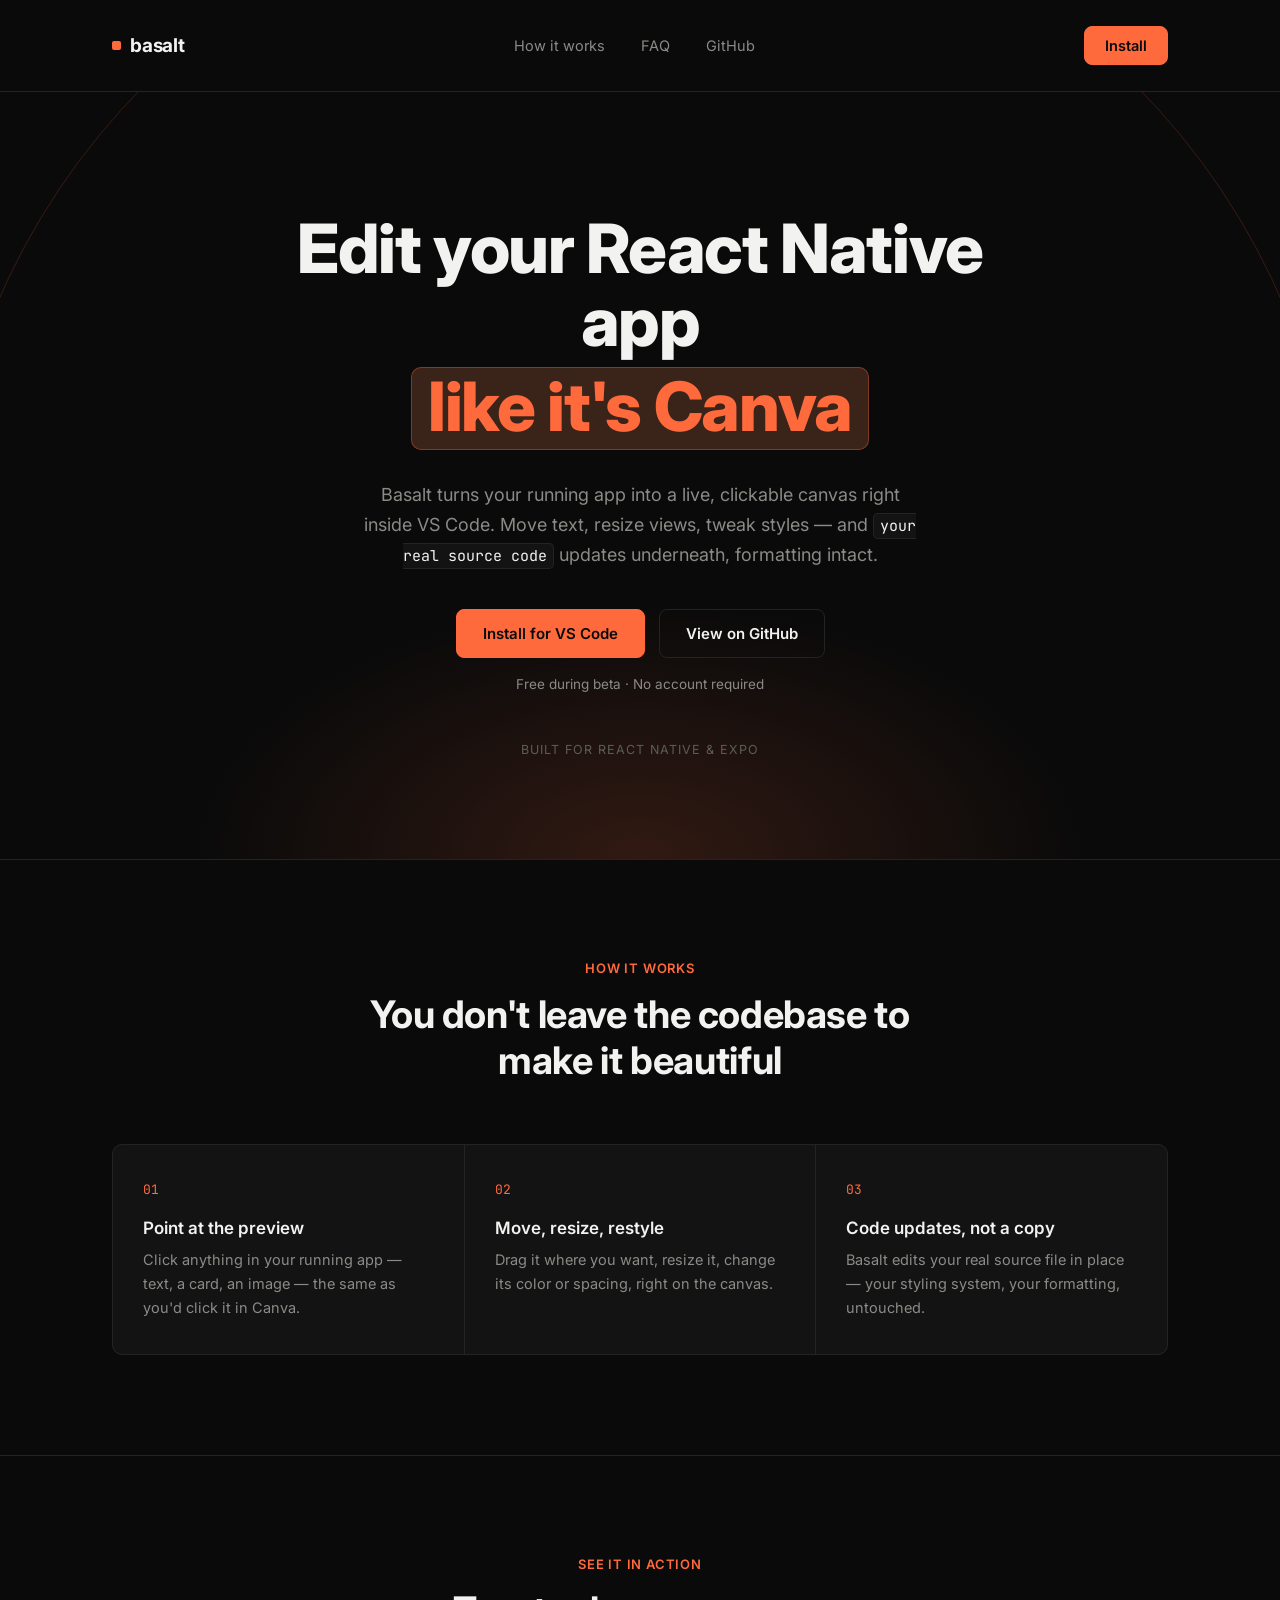
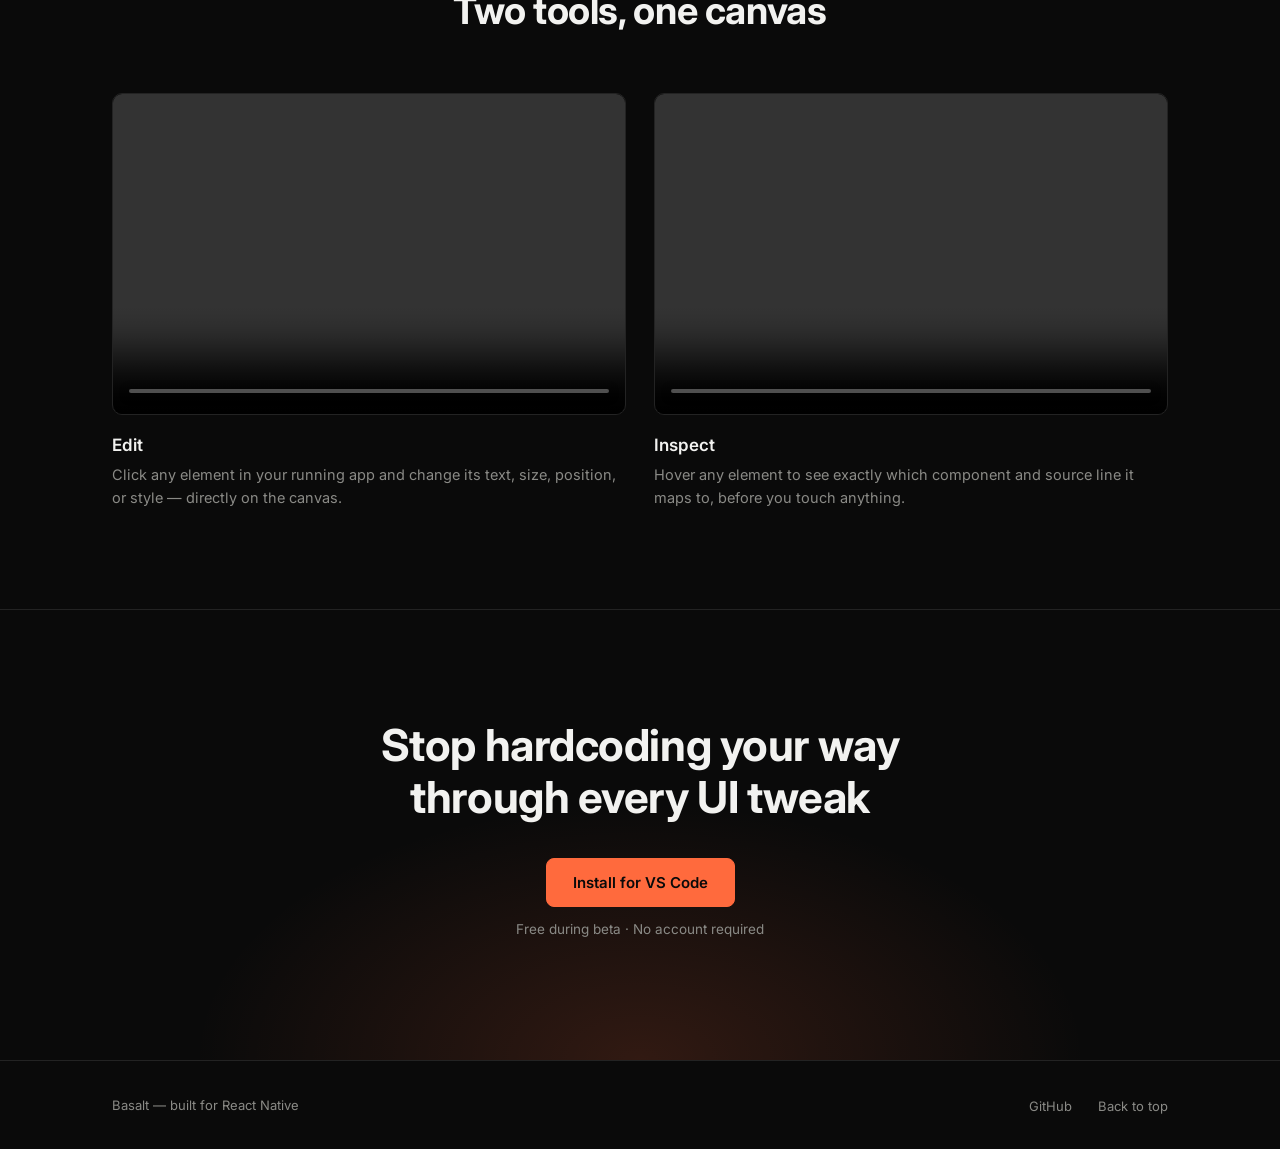
==== index.html @ d33e6c1d "first commit - basalt demo is out" ====
<!DOCTYPE html>
<html lang="en">
<head>
<meta charset="UTF-8">
<meta name="viewport" content="width=device-width, initial-scale=1.0">
<title>Basalt — Edit your React Native UI without leaving VS Code</title>
<meta name="description" content="Basalt turns your running app into a live, clickable canvas right inside VS Code. Move text, resize views, tweak styles — your real source code updates underneath.">
<link rel="preconnect" href="https://fonts.googleapis.com">
<link rel="preconnect" href="https://fonts.gstatic.com" crossorigin>
<link href="https://fonts.googleapis.com/css2?family=Inter:wght@400;500;600;700;800&family=JetBrains+Mono:wght@400;500&display=swap" rel="stylesheet">
<style>
  :root{
    --bg:#0a0a0a;
    --panel:#131313;
    --border:#232323;
    --text:#f2f2f0;
    --text-dim:#8a8a86;
    --accent:#ff6a3d;
    --accent-dim:#3a2318;
    --radius:10px;
  }
  *{box-sizing:border-box;}
  html{scroll-behavior:smooth;}
  body{
    margin:0;
    background:var(--bg);
    color:var(--text);
    font-family:'Inter', sans-serif;
    -webkit-font-smoothing:antialiased;
    overflow-x:hidden;
  }
  a{color:inherit;}
  ::selection{background:var(--accent); color:#0a0a0a;}
  :focus-visible{ outline:2px solid var(--accent); outline-offset:3px; }
  .wrap{ max-width:1120px; margin:0 auto; padding:0 32px; }

  /* ---------- NAV ---------- */
  nav{ position:relative; z-index:10; padding:26px 0; border-bottom:1px solid var(--border); }
  nav .wrap{ display:flex; align-items:center; justify-content:space-between; }
  .logo{
    font-weight:700; font-size:19px; letter-spacing:-0.01em;
    display:flex; align-items:center; gap:9px; text-decoration:none;
  }
  .logo-mark{
    width:9px; height:9px; background:var(--accent); border-radius:2px;
  }
  .nav-links{ display:flex; align-items:center; gap:36px; }
  .nav-links a{
    font-size:14.5px; color:var(--text-dim); text-decoration:none;
    transition:color .15s ease;
  }
  .nav-links a:hover{ color:var(--text); }
  .nav-actions{ display:flex; align-items:center; gap:12px; }
  .btn{
    font-family:'Inter', sans-serif; font-size:14.5px; font-weight:600;
    padding:10px 20px; border-radius:8px; text-decoration:none;
    display:inline-flex; align-items:center; gap:8px; white-space:nowrap;
    transition:transform .15s ease, background .15s ease, border-color .15s ease, opacity .15s ease;
  }
  .btn-primary{ background:var(--accent); color:#0a0a0a; border:1px solid var(--accent); }
  .btn-primary:hover{ opacity:0.9; transform:translateY(-1px); }
  .btn-ghost{ background:transparent; color:var(--text); border:1px solid var(--border); }
  .btn-ghost:hover{ border-color:#3a3a3a; transform:translateY(-1px); }
  @media (max-width:760px){ .nav-links{ display:none; } }

  /* ---------- HERO ---------- */
  header.hero{
    position:relative;
    padding:120px 0 90px;
    text-align:center;
    overflow:hidden;
  }
  .glow{
    position:absolute;
    left:50%; bottom:-260px;
    width:900px; height:520px;
    transform:translateX(-50%);
    background:radial-gradient(ellipse at center, rgba(255,106,61,0.16) 0%, rgba(255,106,61,0) 70%);
    pointer-events:none;
  }
  .arc{
    position:absolute;
    left:50%; bottom:-420px;
    width:1400px; height:1400px;
    transform:translateX(-50%);
    border-radius:50%;
    border:1px solid rgba(255,106,61,0.18);
    pointer-events:none;
  }
  h1{
    position:relative;
    font-weight:800;
    font-size:clamp(38px, 5.6vw, 68px);
    line-height:1.08;
    letter-spacing:-0.02em;
    margin:0 auto 30px;
    max-width:760px;
  }
  .highlight{
    display:inline-block;
    color:var(--accent);
    border:1px solid rgba(255,106,61,0.35);
    background:var(--accent-dim);
    padding:2px 16px 6px;
    border-radius:10px;
    margin-top:8px;
  }
  .sub{
    position:relative;
    font-size:18px;
    line-height:1.65;
    color:var(--text-dim);
    max-width:560px;
    margin:0 auto 40px;
  }
  .sub code{
    font-family:'JetBrains Mono', monospace;
    font-size:15px;
    background:var(--panel);
    border:1px solid var(--border);
    padding:2px 6px;
    border-radius:5px;
    color:var(--text);
  }
  .cta-row{
    position:relative;
    display:flex;
    justify-content:center;
    gap:14px;
    flex-wrap:wrap;
    margin-bottom:18px;
  }
  .cta-row .btn{ padding:14px 26px; font-size:15px; }
  .fine-print{
    position:relative;
    font-size:13.5px;
    color:var(--text-dim);
  }

  /* ---------- LOGO / TRUST ROW ---------- */
  .trust{
    position:relative;
    text-align:center;
    padding:36px 0 0;
    font-size:12.5px;
    letter-spacing:0.08em;
    text-transform:uppercase;
    color:#5c5c58;
  }

  /* ---------- HOW IT WORKS ---------- */
  .section{ padding:100px 0; border-top:1px solid var(--border); }
  .section-tag{
    text-align:center;
    font-size:13px;
    font-weight:600;
    letter-spacing:0.06em;
    text-transform:uppercase;
    color:var(--accent);
    margin:0 0 16px;
  }
  .section-title{
    text-align:center;
    font-weight:700;
    font-size:clamp(26px, 3.2vw, 38px);
    letter-spacing:-0.01em;
    max-width:640px;
    margin:0 auto 60px;
    line-height:1.2;
  }
  .steps{
    display:grid;
    grid-template-columns:repeat(3, 1fr);
    gap:1px;
    background:var(--border);
    border:1px solid var(--border);
    border-radius:var(--radius);
    overflow:hidden;
  }
  .step{ background:var(--panel); padding:34px 30px; }
  .step .num{
    font-family:'JetBrains Mono', monospace;
    font-size:13px; color:var(--accent); margin:0 0 18px;
  }
  .step h3{ font-size:17px; font-weight:600; margin:0 0 10px; }
  .step p{ font-size:14.5px; line-height:1.65; color:var(--text-dim); margin:0; }

  @media (max-width:760px){ .steps{ grid-template-columns:1fr; } }

  /* ---------- VIDEO SHOWCASE ---------- */
  .videos{
    display:grid;
    grid-template-columns:1fr 1fr;
    gap:28px;
  }
  .video-card h3{ font-size:17px; font-weight:600; margin:20px 0 8px; }
  .video-card p{ font-size:14.5px; line-height:1.6; color:var(--text-dim); margin:0; }
  .video-frame{
    background:var(--panel);
    border:1px solid var(--border);
    border-radius:var(--radius);
    overflow:hidden;
    aspect-ratio:16/10;
  }
  .video-frame video{
    width:100%;
    height:100%;
    display:block;
    object-fit:cover;
    background:#000;
  }
  @media (max-width:760px){ .videos{ grid-template-columns:1fr; } }

  /* ---------- FINAL CTA ---------- */
  .band{ border-top:1px solid var(--border); padding:110px 0; text-align:center; position:relative; overflow:hidden; }
  .band h2{
    font-weight:700; font-size:clamp(28px, 3.8vw, 44px);
    max-width:600px; margin:0 auto 34px; line-height:1.18; letter-spacing:-0.01em;
  }
  .band .cta-row{ justify-content:center; margin-bottom:14px; }

  footer{ border-top:1px solid var(--border); padding:34px 0; }
  footer .wrap{ display:flex; justify-content:space-between; align-items:center; flex-wrap:wrap; gap:12px; }
  footer p{ font-size:13px; color:var(--text-dim); margin:0; }
  footer .foot-links a{ text-decoration:none; color:var(--text-dim); font-size:13px; margin-left:22px; }
  footer .foot-links a:hover{ color:var(--text); }
</style>
</head>
<body>

<nav>
  <div class="wrap">
    <a class="logo" href="#top">
      <span class="logo-mark"></span>
      basalt
    </a>
    <div class="nav-links">
      <a href="#how-it-works">How it works</a>
      <a href="#faq">FAQ</a>
      <a href="https://github.com/" target="_blank" rel="noopener">GitHub</a>
    </div>
    <div class="nav-actions">
      <a class="btn btn-primary" href="#" target="_blank" rel="noopener">Install</a>
    </div>
  </div>
</nav>

<header class="hero" id="top">
  <div class="glow" aria-hidden="true"></div>
  <div class="arc" aria-hidden="true"></div>
  <div class="wrap">
    <h1>Edit your React Native app<br><span class="highlight">like it's Canva</span></h1>
    <p class="sub">Basalt turns your running app into a live, clickable canvas right inside VS Code. Move text, resize views, tweak styles — and <code>your real source code</code> updates underneath, formatting intact.</p>
    <div class="cta-row">
      <a class="btn btn-primary" href="#" target="_blank" rel="noopener">Install for VS Code</a>
      <a class="btn btn-ghost" href="https://github.com/" target="_blank" rel="noopener">View on GitHub</a>
    </div>
    <p class="fine-print">Free during beta · No account required</p>
  </div>
  <p class="trust">Built for React Native &amp; Expo</p>
</header>

<section class="section" id="how-it-works">
  <div class="wrap">
    <p class="section-tag">How it works</p>
    <h2 class="section-title">You don't leave the codebase to make it beautiful</h2>
    <div class="steps">
      <div class="step">
        <p class="num">01</p>
        <h3>Point at the preview</h3>
        <p>Click anything in your running app — text, a card, an image — the same as you'd click it in Canva.</p>
      </div>
      <div class="step">
        <p class="num">02</p>
        <h3>Move, resize, restyle</h3>
        <p>Drag it where you want, resize it, change its color or spacing, right on the canvas.</p>
      </div>
      <div class="step">
        <p class="num">03</p>
        <h3>Code updates, not a copy</h3>
        <p>Basalt edits your real source file in place — your styling system, your formatting, untouched.</p>
      </div>
    </div>
  </div>
</section>

<section class="section" id="demo">
  <div class="wrap">
    <p class="section-tag">See it in action</p>
    <h2 class="section-title">Two tools, one canvas</h2>
    <div class="videos">
      <div class="video-card">
        <div class="video-frame">
          <video src="video_1.mp4" controls preload="metadata" playsinline></video>
        </div>
        <h3>Edit</h3>
        <p>Click any element in your running app and change its text, size, position, or style — directly on the canvas.</p>
      </div>
      <div class="video-card">
        <div class="video-frame">
          <video src="video_2.mp4" controls preload="metadata" playsinline></video>
        </div>
        <h3>Inspect</h3>
        <p>Hover any element to see exactly which component and source line it maps to, before you touch anything.</p>
      </div>
    </div>
  </div>
</section>

<section class="band">
  <div class="glow" aria-hidden="true"></div>
  <div class="wrap">
    <h2>Stop hardcoding your way through every UI tweak</h2>
    <div class="cta-row">
      <a class="btn btn-primary" href="#" target="_blank" rel="noopener">Install for VS Code</a>
    </div>
    <p class="fine-print">Free during beta · No account required</p>
  </div>
</section>

<footer id="faq">
  <div class="wrap">
    <p>Basalt — built for React Native</p>
    <div class="foot-links">
      <a href="https://github.com/" target="_blank" rel="noopener">GitHub</a>
      <a href="#top">Back to top</a>
    </div>
  </div>
</footer>

</body>
</html>
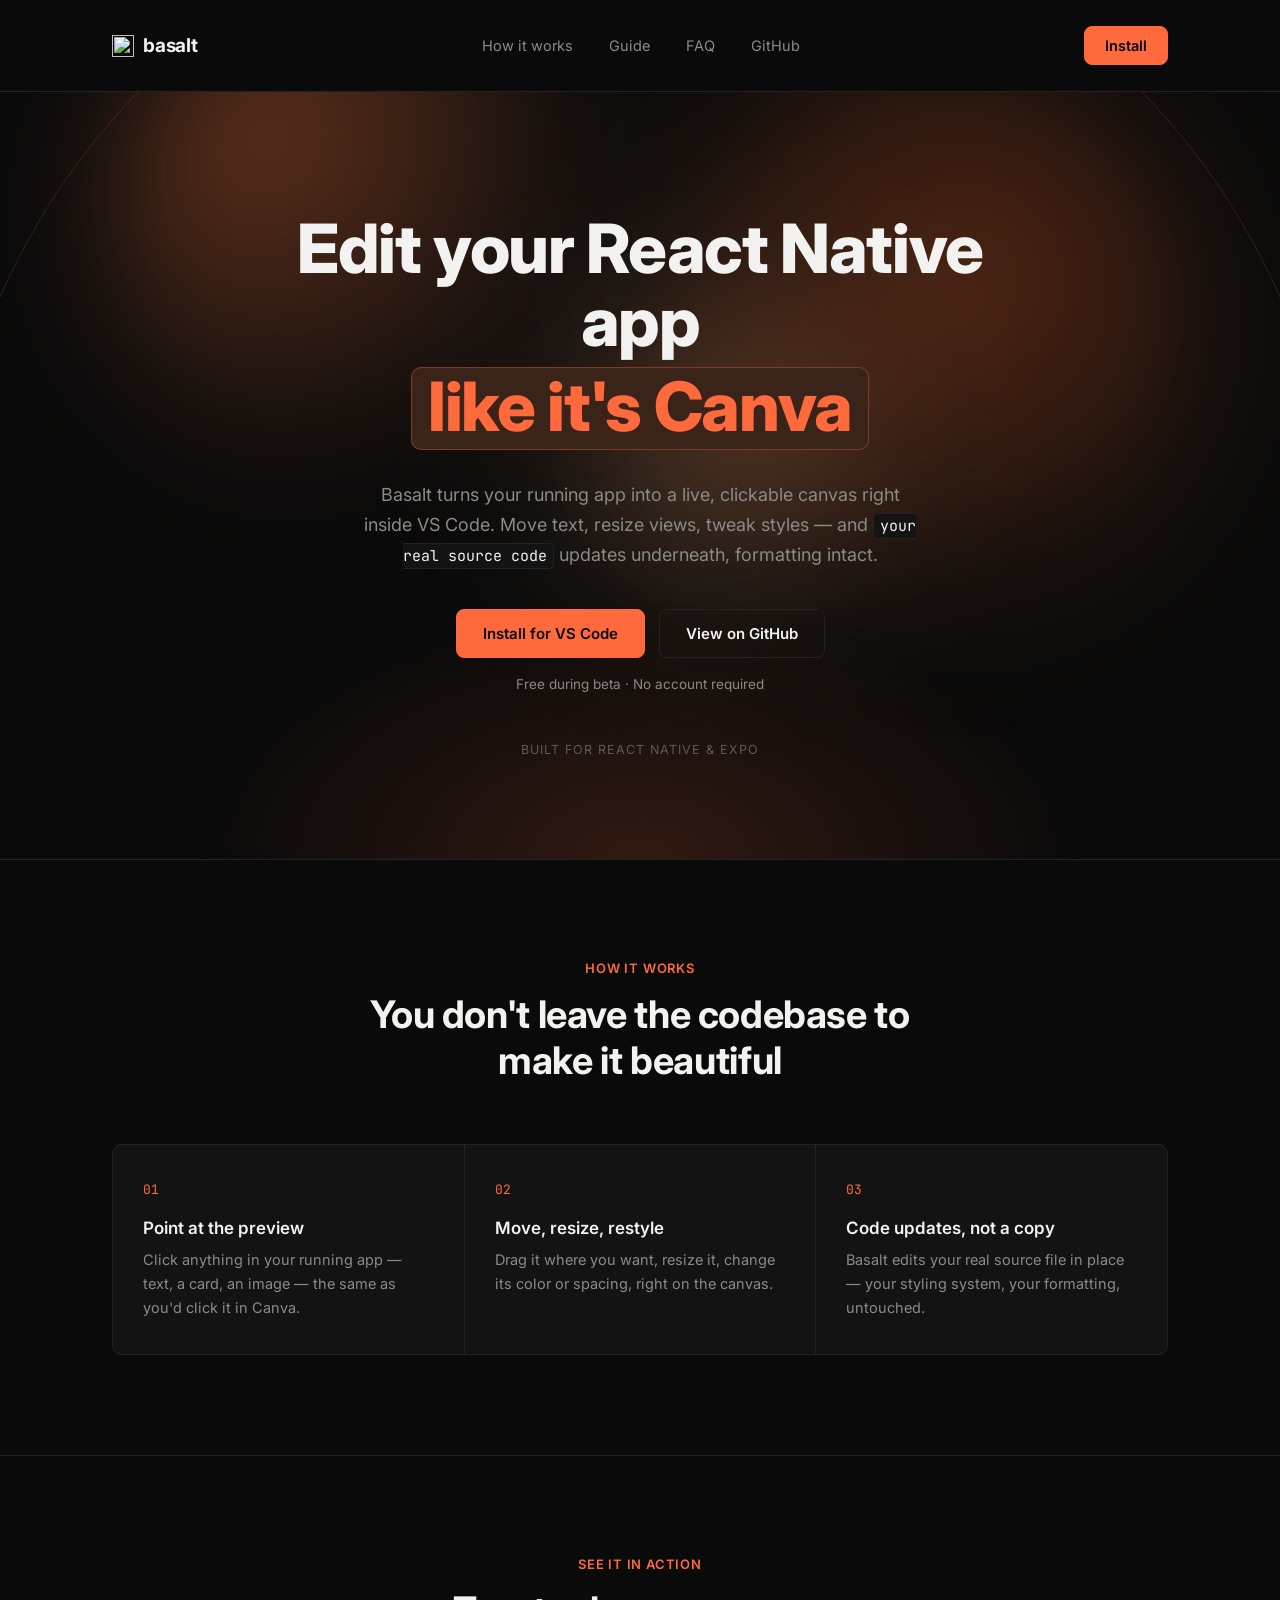
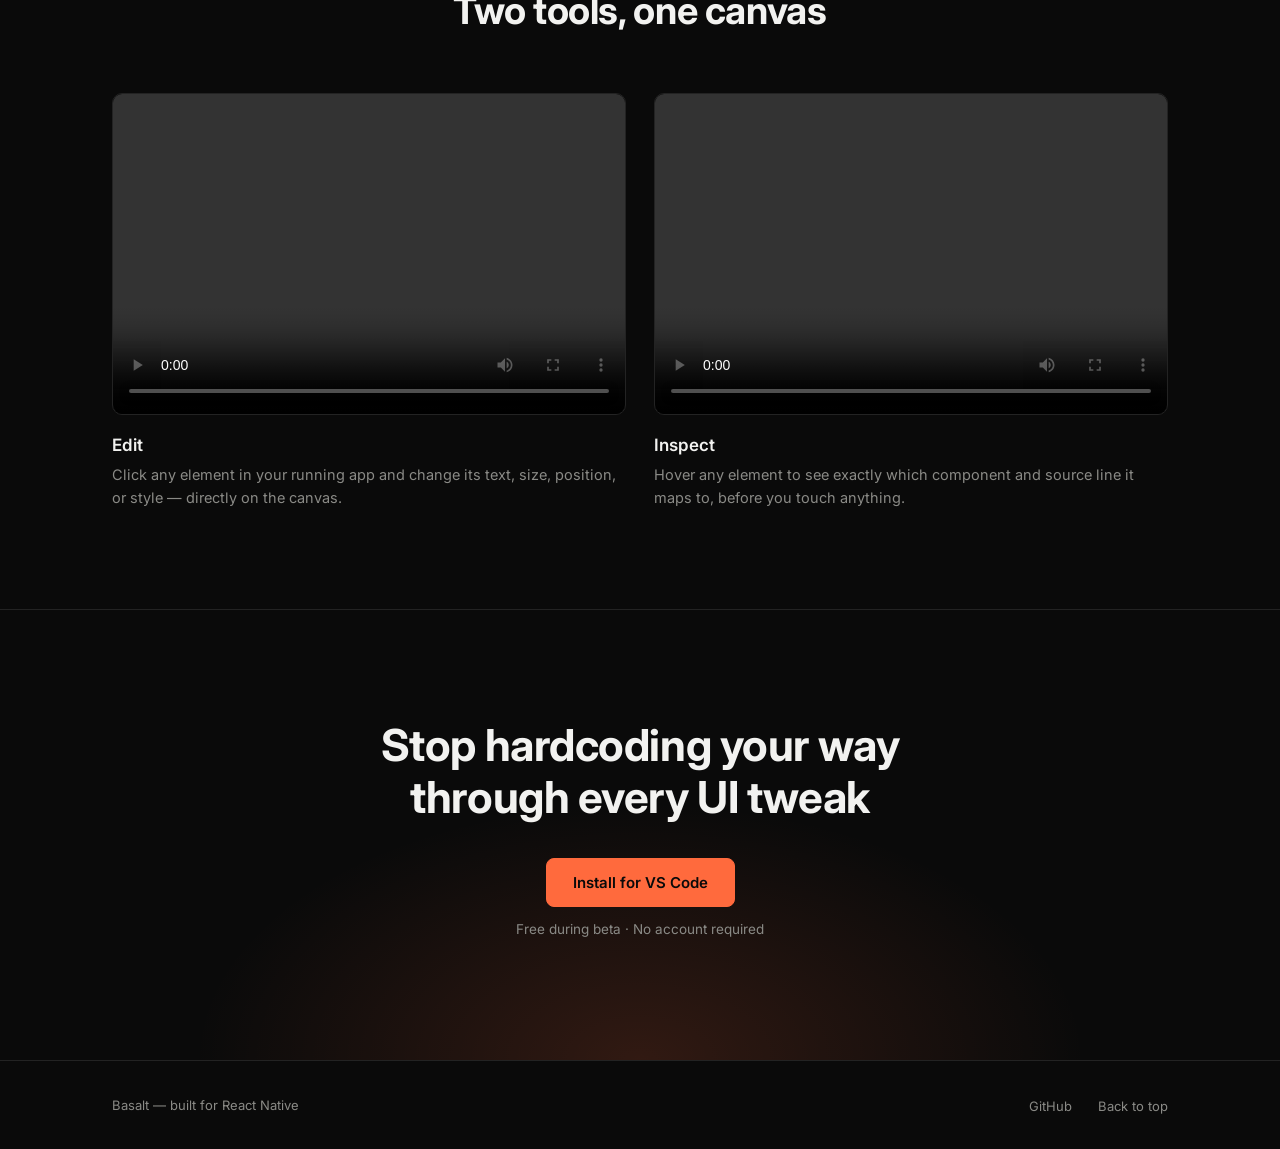
==== commit d9027714: "added a user guide - user guide on how to setup the extention" ====
--- a/index.html
+++ b/index.html
@@ -42,7 +42,9 @@
     display:flex; align-items:center; gap:9px; text-decoration:none;
   }
   .logo-mark{
-    width:9px; height:9px; background:var(--accent); border-radius:2px;
+    width:22px; height:22px;
+    display:block;
+    object-fit:contain;
   }
   .nav-links{ display:flex; align-items:center; gap:36px; }
   .nav-links a{
@@ -86,6 +88,65 @@
     border-radius:50%;
     border:1px solid rgba(255,106,61,0.18);
     pointer-events:none;
+  }
+
+  /* ---------- LAVA FLOW BACKGROUND ---------- */
+  .lava-field{
+    position:absolute;
+    inset:0;
+    overflow:hidden;
+    pointer-events:none;
+    z-index:0;
+  }
+  .lava-blob{
+    position:absolute;
+    border-radius:50%;
+    filter:blur(60px);
+    opacity:0.55;
+    mix-blend-mode:screen;
+    will-change:transform;
+  }
+  .lava-blob.b1{
+    width:520px; height:520px;
+    left:8%; top:-120px;
+    background:radial-gradient(circle at 30% 30%, rgba(255,122,66,0.65), rgba(255,122,66,0) 70%);
+    animation:lavaDrift1 9s ease-in-out infinite, lavaPulse 4s ease-in-out infinite;
+  }
+  .lava-blob.b2{
+    width:620px; height:620px;
+    right:5%; top:-60px;
+    background:radial-gradient(circle at 60% 40%, rgba(232,98,44,0.6), rgba(232,98,44,0) 70%);
+    animation:lavaDrift2 11s ease-in-out infinite, lavaPulse 5s ease-in-out infinite reverse;
+  }
+  .lava-blob.b3{
+    width:460px; height:460px;
+    left:38%; top:120px;
+    background:radial-gradient(circle at 50% 50%, rgba(255,166,110,0.5), rgba(255,166,110,0) 70%);
+    animation:lavaDrift3 13s ease-in-out infinite, lavaPulse 3.5s ease-in-out infinite;
+  }
+  @keyframes lavaDrift1{
+    0%, 100%{ transform:translate(0, 0) scale(1); }
+    25%{ transform:translate(160px, 90px) scale(1.25); }
+    50%{ transform:translate(60px, 180px) scale(0.85); }
+    75%{ transform:translate(-120px, 60px) scale(1.1); }
+  }
+  @keyframes lavaDrift2{
+    0%, 100%{ transform:translate(0, 0) scale(1); }
+    25%{ transform:translate(-180px, 120px) scale(1.2); }
+    50%{ transform:translate(-60px, -80px) scale(0.8); }
+    75%{ transform:translate(100px, 40px) scale(1.15); }
+  }
+  @keyframes lavaDrift3{
+    0%, 100%{ transform:translate(-50%, 0) scale(1); }
+    33%{ transform:translate(calc(-50% + 140px), 120px) scale(1.3); }
+    66%{ transform:translate(calc(-50% - 100px), 60px) scale(0.8); }
+  }
+  @keyframes lavaPulse{
+    0%, 100%{ opacity:0.4; }
+    50%{ opacity:0.85; }
+  }
+  @media (prefers-reduced-motion: reduce){
+    .lava-blob{ animation:none !important; }
   }
   h1{
     position:relative;
@@ -231,11 +292,12 @@
 <nav>
   <div class="wrap">
     <a class="logo" href="#top">
-      <span class="logo-mark"></span>
+      <img class="logo-mark" src="assets/logo.svg" alt="">
       basalt
     </a>
     <div class="nav-links">
       <a href="#how-it-works">How it works</a>
+      <a href="tutorial.html">Guide</a>
       <a href="#faq">FAQ</a>
       <a href="https://github.com/" target="_blank" rel="noopener">GitHub</a>
     </div>
@@ -246,9 +308,14 @@
 </nav>
 
 <header class="hero" id="top">
+  <div class="lava-field" aria-hidden="true">
+    <div class="lava-blob b1"></div>
+    <div class="lava-blob b2"></div>
+    <div class="lava-blob b3"></div>
+  </div>
   <div class="glow" aria-hidden="true"></div>
   <div class="arc" aria-hidden="true"></div>
-  <div class="wrap">
+  <div class="wrap" style="position:relative; z-index:1;">
     <h1>Edit your React Native app<br><span class="highlight">like it's Canva</span></h1>
     <p class="sub">Basalt turns your running app into a live, clickable canvas right inside VS Code. Move text, resize views, tweak styles — and <code>your real source code</code> updates underneath, formatting intact.</p>
     <div class="cta-row">
@@ -257,7 +324,7 @@
     </div>
     <p class="fine-print">Free during beta · No account required</p>
   </div>
-  <p class="trust">Built for React Native &amp; Expo</p>
+  <p class="trust" style="position:relative; z-index:1;">Built for React Native &amp; Expo</p>
 </header>
 
 <section class="section" id="how-it-works">
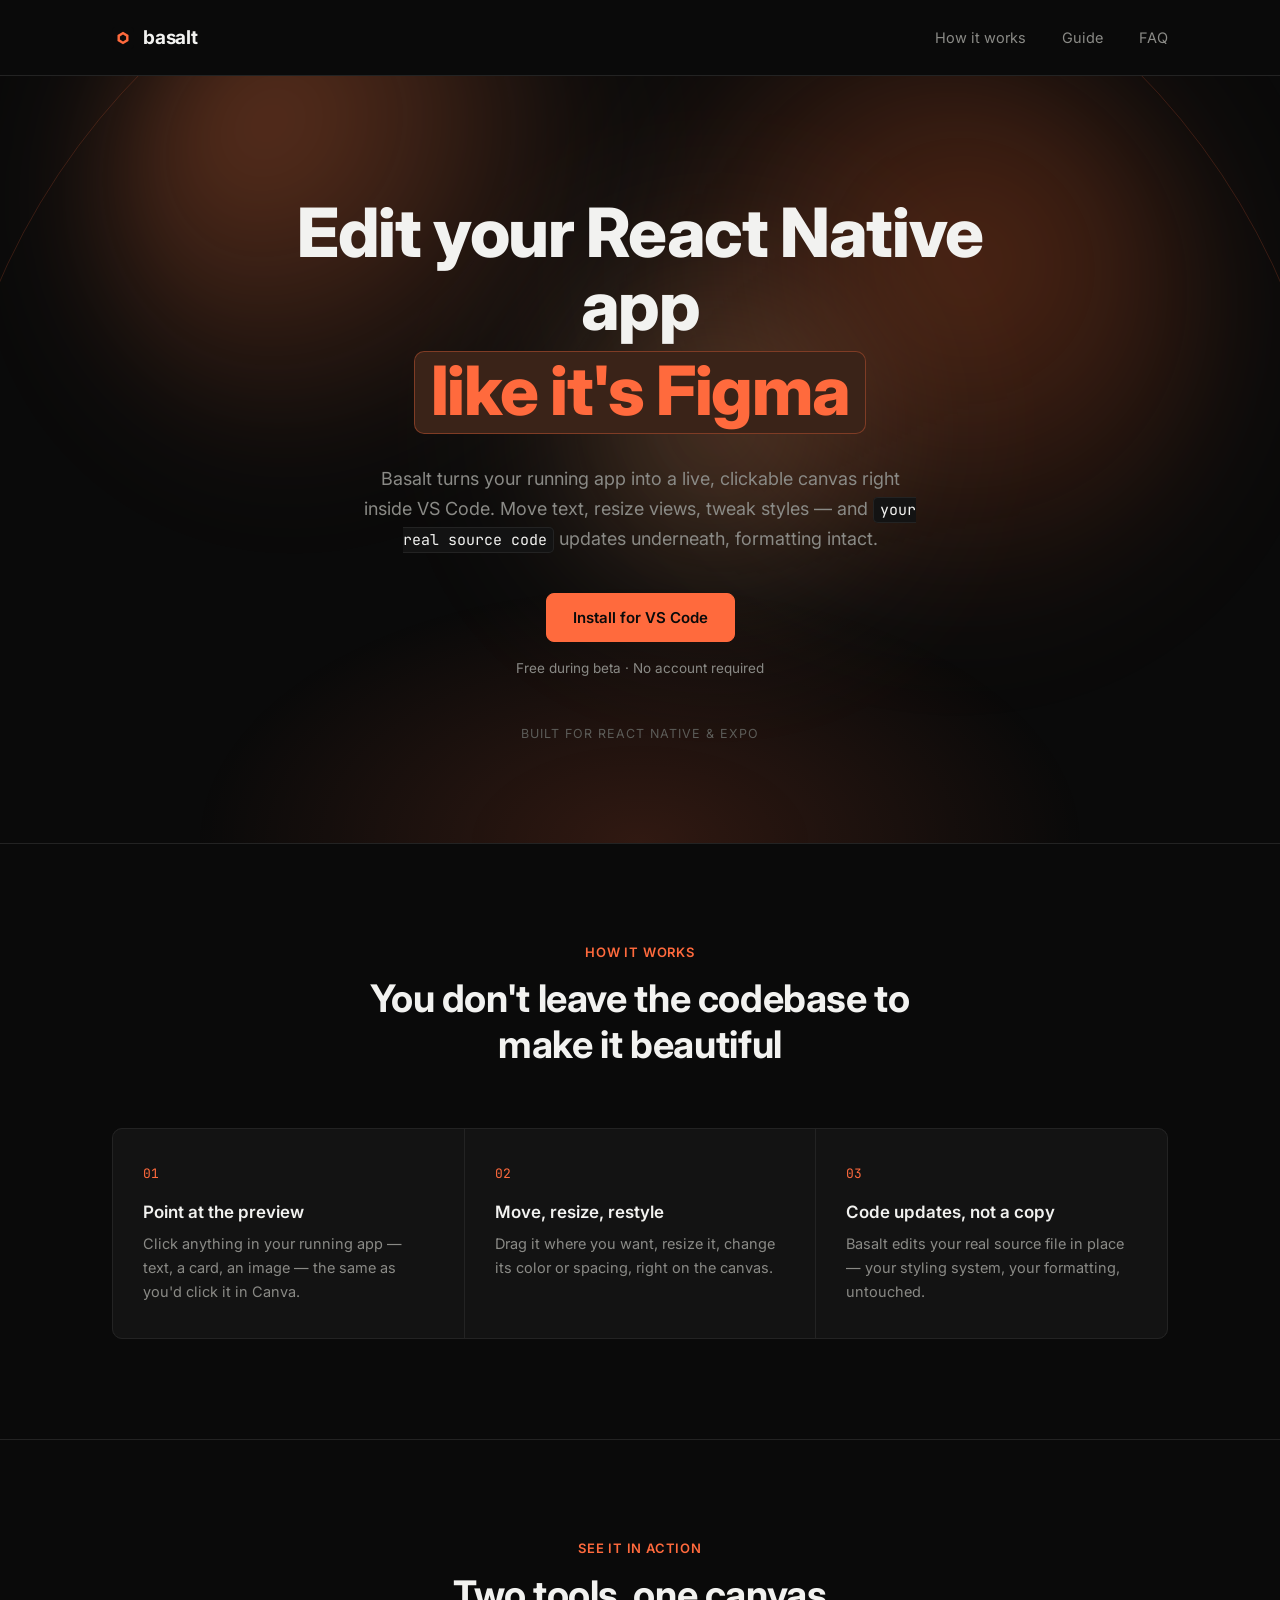
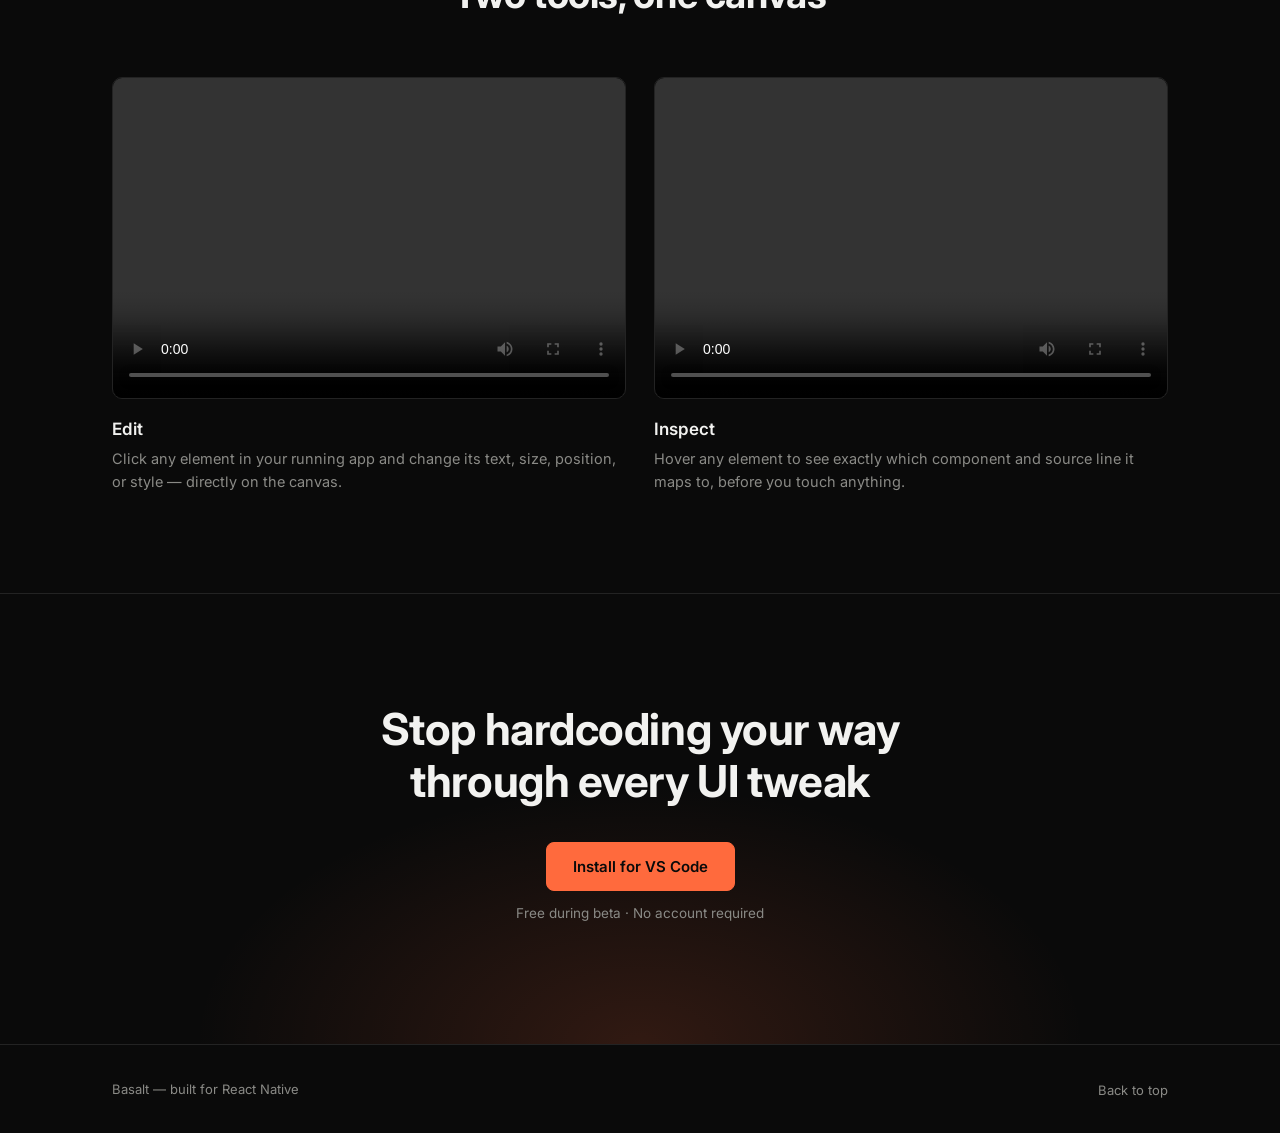
==== commit 04d16c90: "updated the download links" ====
--- a/index.html
+++ b/index.html
@@ -299,10 +299,6 @@
       <a href="#how-it-works">How it works</a>
       <a href="tutorial.html">Guide</a>
       <a href="#faq">FAQ</a>
-      <a href="https://github.com/" target="_blank" rel="noopener">GitHub</a>
-    </div>
-    <div class="nav-actions">
-      <a class="btn btn-primary" href="#" target="_blank" rel="noopener">Install</a>
     </div>
   </div>
 </nav>
@@ -316,11 +312,10 @@
   <div class="glow" aria-hidden="true"></div>
   <div class="arc" aria-hidden="true"></div>
   <div class="wrap" style="position:relative; z-index:1;">
-    <h1>Edit your React Native app<br><span class="highlight">like it's Canva</span></h1>
+    <h1>Edit your React Native app<br><span class="highlight">like it's Figma</span></h1>
     <p class="sub">Basalt turns your running app into a live, clickable canvas right inside VS Code. Move text, resize views, tweak styles — and <code>your real source code</code> updates underneath, formatting intact.</p>
     <div class="cta-row">
-      <a class="btn btn-primary" href="#" target="_blank" rel="noopener">Install for VS Code</a>
-      <a class="btn btn-ghost" href="https://github.com/" target="_blank" rel="noopener">View on GitHub</a>
+      <a class="btn btn-primary" href="https://marketplace.visualstudio.com/items?itemName=Basalt.basalt-preview" target="_blank" rel="noopener">Install for VS Code</a>
     </div>
     <p class="fine-print">Free during beta · No account required</p>
   </div>
@@ -379,7 +374,7 @@
   <div class="wrap">
     <h2>Stop hardcoding your way through every UI tweak</h2>
     <div class="cta-row">
-      <a class="btn btn-primary" href="#" target="_blank" rel="noopener">Install for VS Code</a>
+      <a class="btn btn-primary" href="https://marketplace.visualstudio.com/items?itemName=Basalt.basalt-preview" target="_blank" rel="noopener">Install for VS Code</a>
     </div>
     <p class="fine-print">Free during beta · No account required</p>
   </div>
@@ -389,7 +384,6 @@
   <div class="wrap">
     <p>Basalt — built for React Native</p>
     <div class="foot-links">
-      <a href="https://github.com/" target="_blank" rel="noopener">GitHub</a>
       <a href="#top">Back to top</a>
     </div>
   </div>
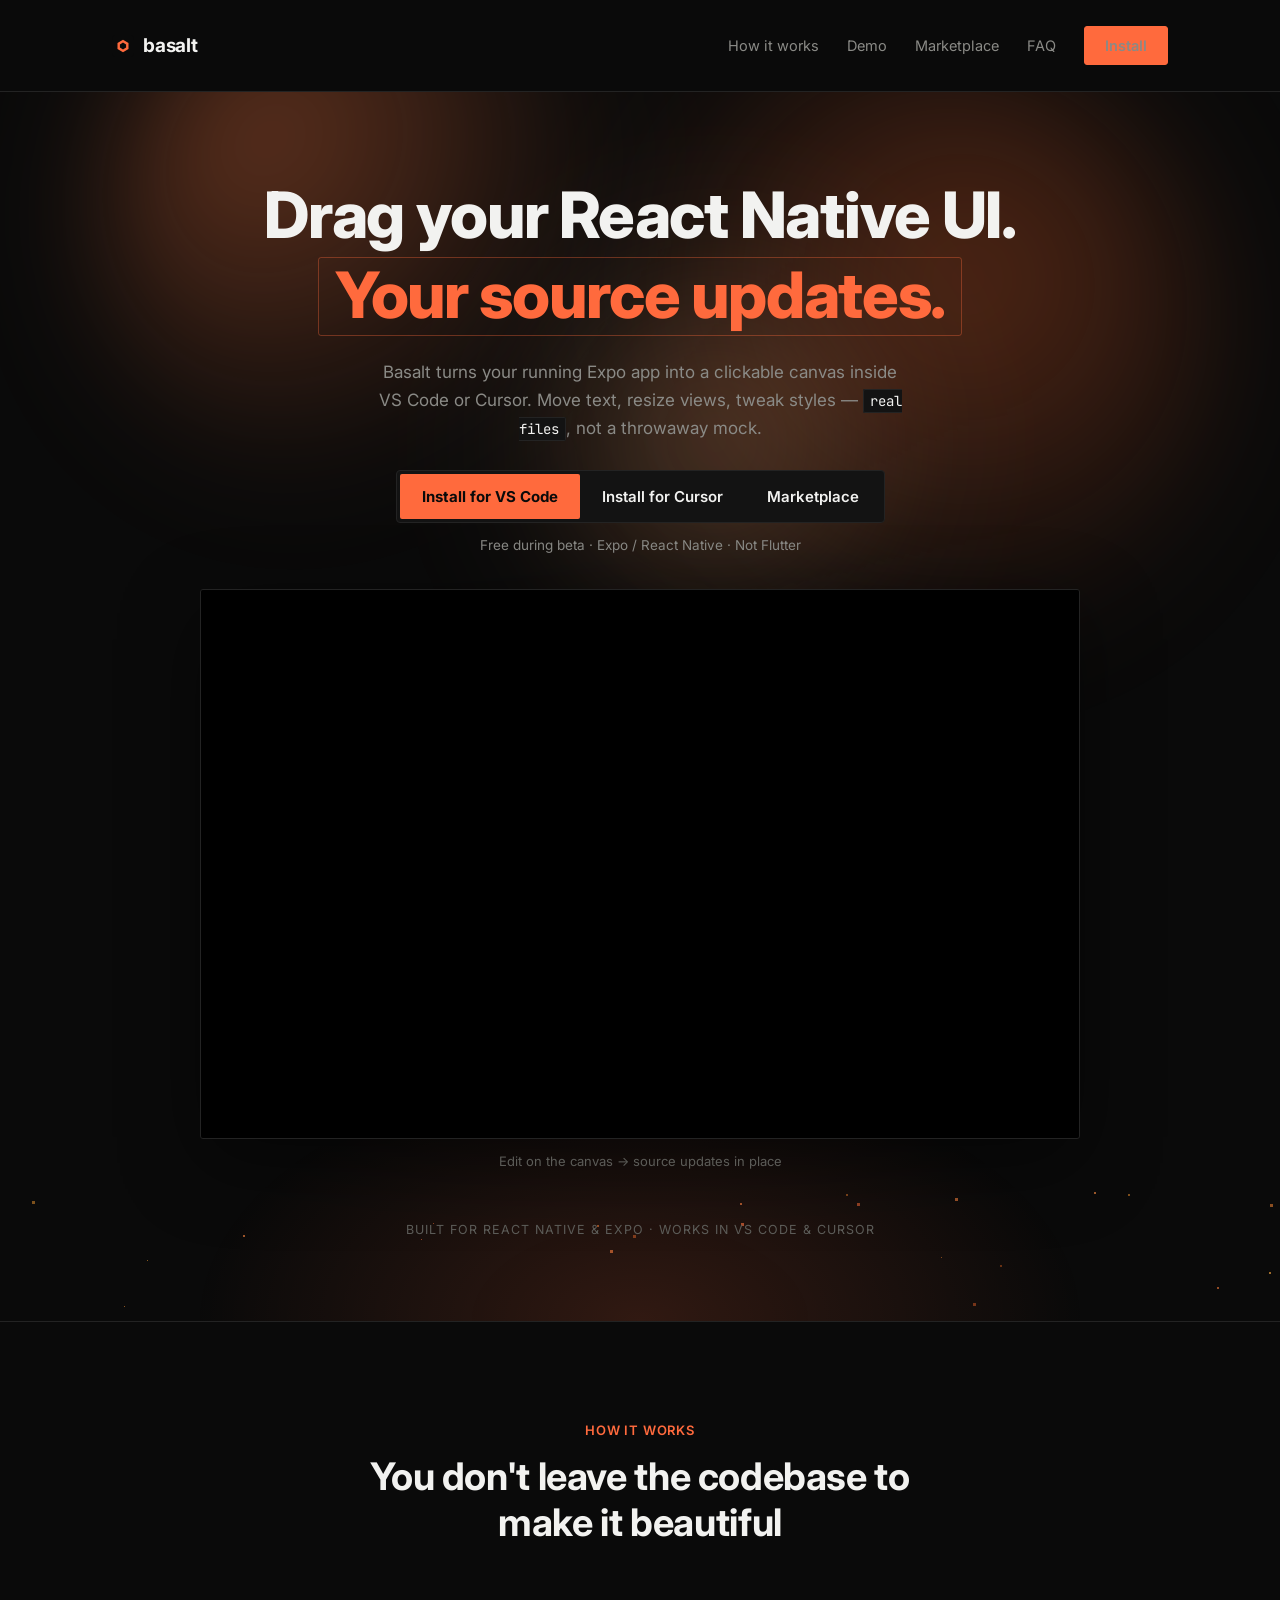
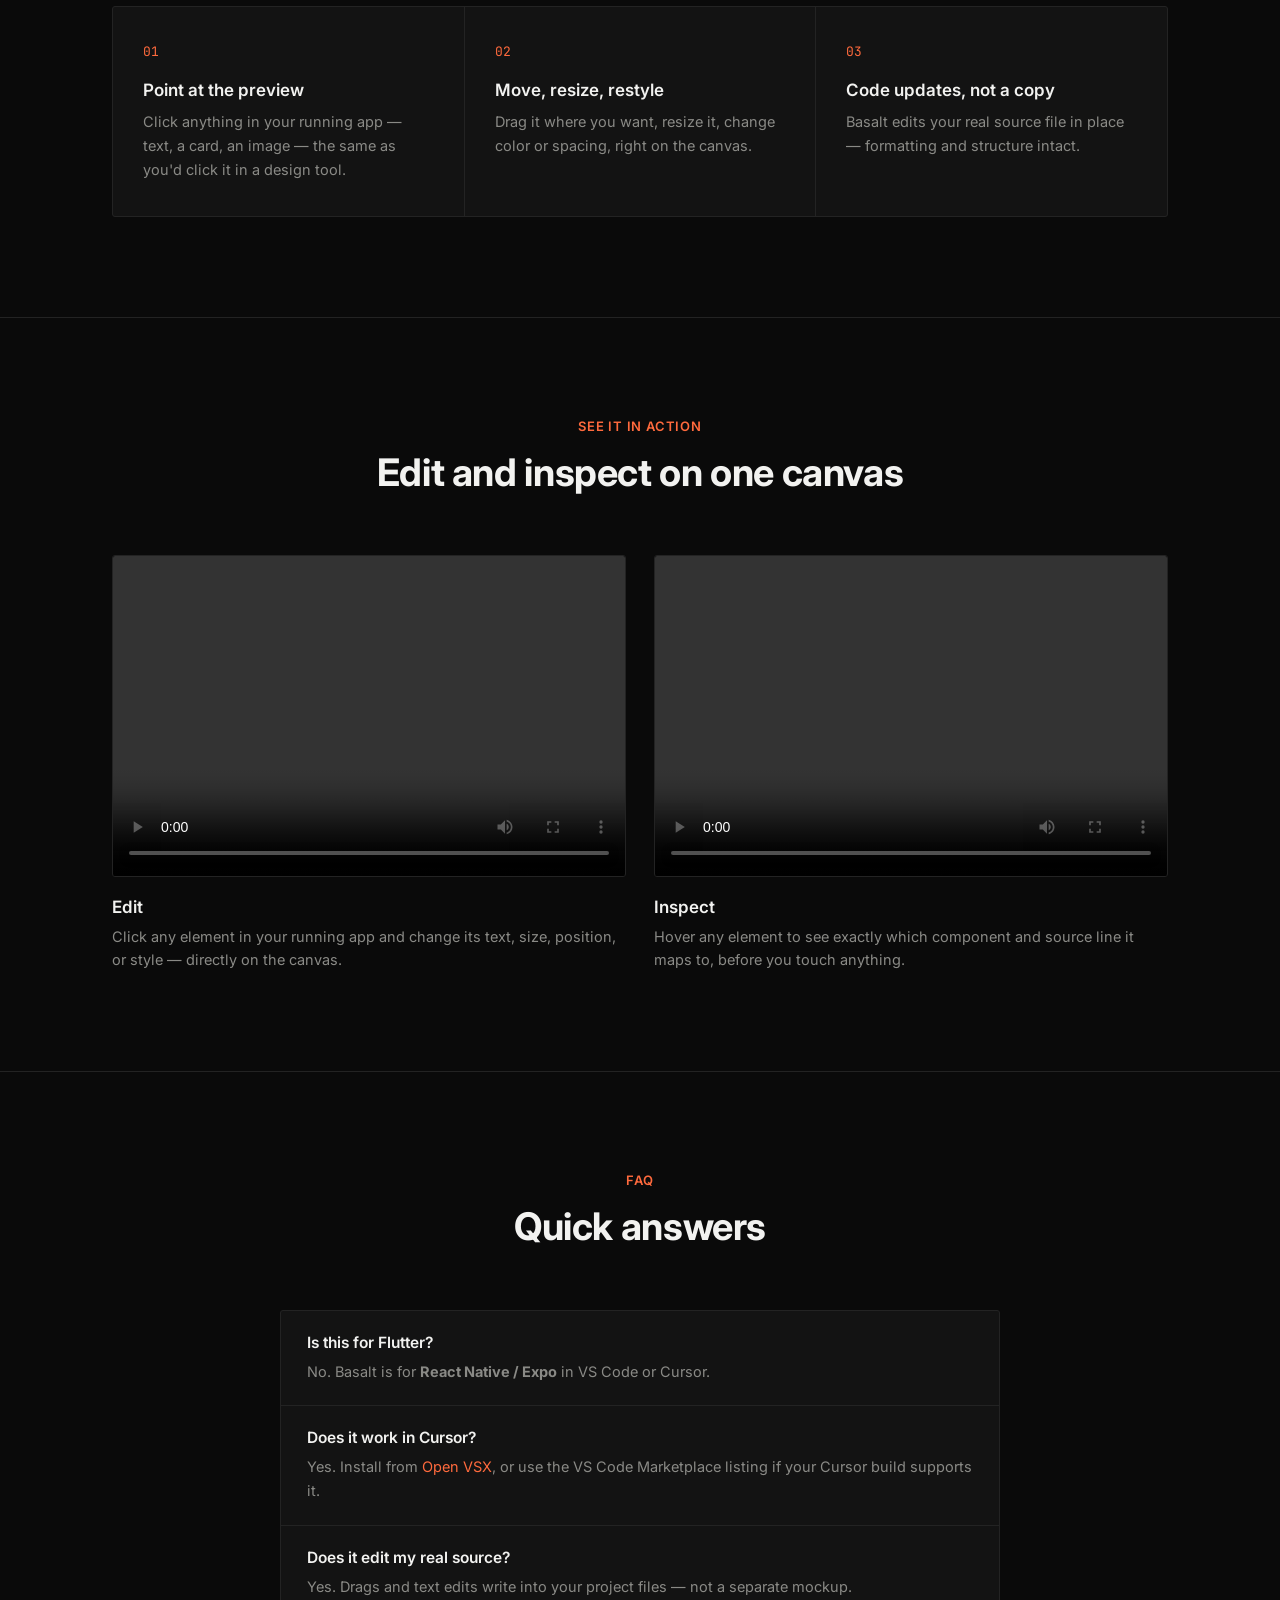
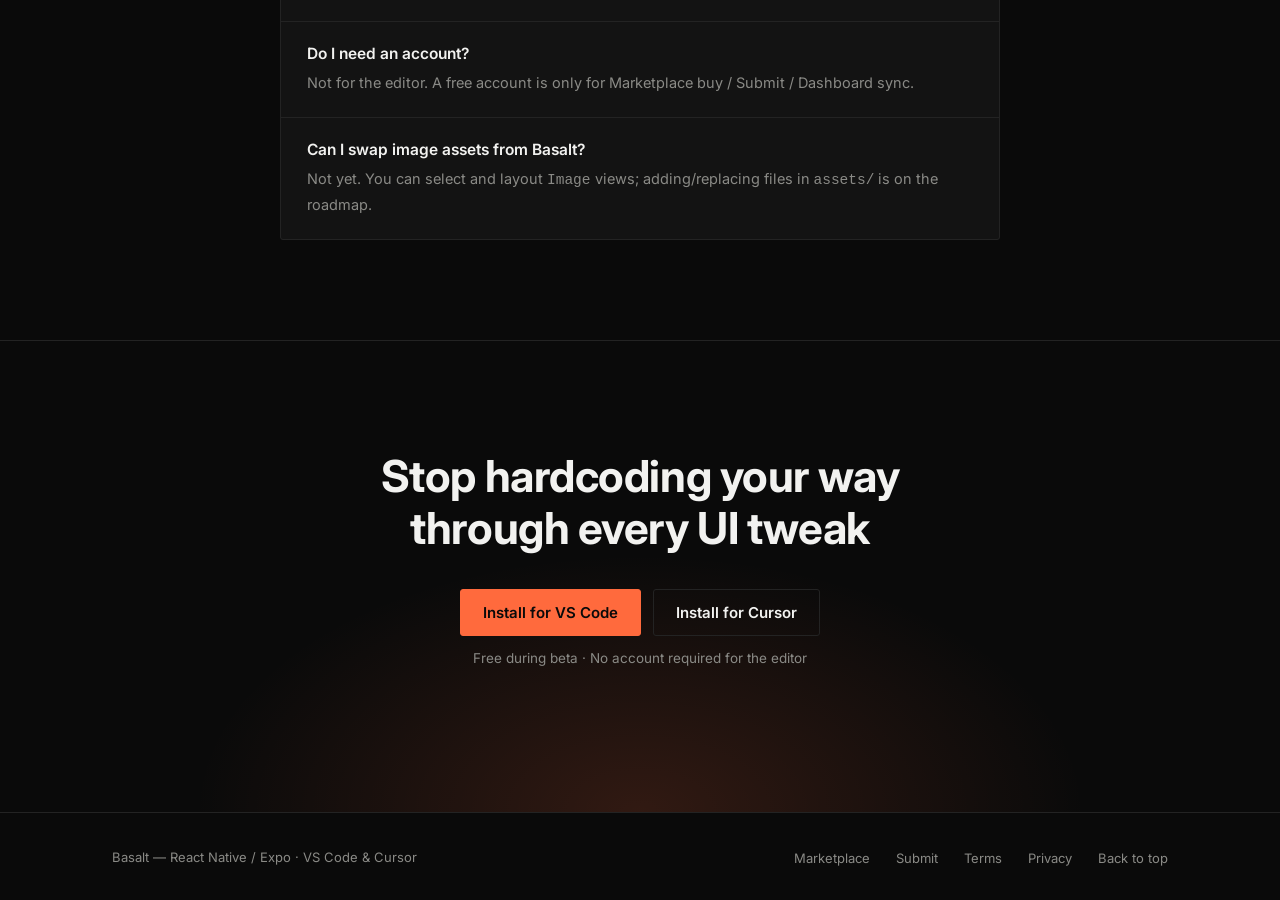
==== commit b1a2fc7f: "added a marketplace" ====
--- a/index.html
+++ b/index.html
@@ -4,10 +4,11 @@
 <meta charset="UTF-8">
 <meta name="viewport" content="width=device-width, initial-scale=1.0">
 <title>Basalt — Edit your React Native UI without leaving VS Code</title>
-<meta name="description" content="Basalt turns your running app into a live, clickable canvas right inside VS Code. Move text, resize views, tweak styles — your real source code updates underneath.">
+<meta name="description" content="Basalt turns your running Expo / React Native app into a live, clickable canvas inside VS Code or Cursor. Drag, resize, edit text — your real source updates underneath.">
 <link rel="preconnect" href="https://fonts.googleapis.com">
 <link rel="preconnect" href="https://fonts.gstatic.com" crossorigin>
 <link href="https://fonts.googleapis.com/css2?family=Inter:wght@400;500;600;700;800&family=JetBrains+Mono:wght@400;500&display=swap" rel="stylesheet">
+<link rel="stylesheet" href="basalt-ui.css">
 <style>
   :root{
     --bg:#0a0a0a;
@@ -16,8 +17,7 @@
     --text:#f2f2f0;
     --text-dim:#8a8a86;
     --accent:#ff6a3d;
-    --accent-dim:#3a2318;
-    --radius:10px;
+    --radius:3px;
   }
   *{box-sizing:border-box;}
   html{scroll-behavior:smooth;}
@@ -34,28 +34,22 @@
   :focus-visible{ outline:2px solid var(--accent); outline-offset:3px; }
   .wrap{ max-width:1120px; margin:0 auto; padding:0 32px; }
 
-  /* ---------- NAV ---------- */
   nav{ position:relative; z-index:10; padding:26px 0; border-bottom:1px solid var(--border); }
-  nav .wrap{ display:flex; align-items:center; justify-content:space-between; }
+  nav .wrap{ display:flex; align-items:center; justify-content:space-between; gap:16px; }
   .logo{
     font-weight:700; font-size:19px; letter-spacing:-0.01em;
     display:flex; align-items:center; gap:9px; text-decoration:none;
   }
-  .logo-mark{
-    width:22px; height:22px;
-    display:block;
-    object-fit:contain;
-  }
-  .nav-links{ display:flex; align-items:center; gap:36px; }
+  .logo-mark{ width:22px; height:22px; display:block; object-fit:contain; }
+  .nav-links{ display:flex; align-items:center; gap:28px; flex-wrap:wrap; }
   .nav-links a{
     font-size:14.5px; color:var(--text-dim); text-decoration:none;
     transition:color .15s ease;
   }
   .nav-links a:hover{ color:var(--text); }
-  .nav-actions{ display:flex; align-items:center; gap:12px; }
   .btn{
     font-family:'Inter', sans-serif; font-size:14.5px; font-weight:600;
-    padding:10px 20px; border-radius:8px; text-decoration:none;
+    padding:10px 20px; border-radius:3px; text-decoration:none;
     display:inline-flex; align-items:center; gap:8px; white-space:nowrap;
     transition:transform .15s ease, background .15s ease, border-color .15s ease, opacity .15s ease;
   }
@@ -63,14 +57,26 @@
   .btn-primary:hover{ opacity:0.9; transform:translateY(-1px); }
   .btn-ghost{ background:transparent; color:var(--text); border:1px solid var(--border); }
   .btn-ghost:hover{ border-color:#3a3a3a; transform:translateY(-1px); }
-  @media (max-width:760px){ .nav-links{ display:none; } }
-
-  /* ---------- HERO ---------- */
+  @media (max-width:760px){
+    .nav-links a:not(.nav-cta){ display:none; }
+  }
+
   header.hero{
     position:relative;
-    padding:120px 0 90px;
+    padding:88px 0 72px;
     text-align:center;
     overflow:hidden;
+  }
+  #hero-embers{
+    position:absolute;
+    left:0;
+    right:0;
+    bottom:0;
+    top:auto;
+    width:100%;
+    height:min(42%, 280px);
+    z-index:0;
+    pointer-events:none;
   }
   .glow{
     position:absolute;
@@ -79,48 +85,27 @@
     transform:translateX(-50%);
     background:radial-gradient(ellipse at center, rgba(255,106,61,0.16) 0%, rgba(255,106,61,0) 70%);
     pointer-events:none;
-  }
-  .arc{
-    position:absolute;
-    left:50%; bottom:-420px;
-    width:1400px; height:1400px;
-    transform:translateX(-50%);
-    border-radius:50%;
-    border:1px solid rgba(255,106,61,0.18);
-    pointer-events:none;
-  }
-
-  /* ---------- LAVA FLOW BACKGROUND ---------- */
+    z-index:0;
+  }
   .lava-field{
-    position:absolute;
-    inset:0;
-    overflow:hidden;
-    pointer-events:none;
-    z-index:0;
+    position:absolute; inset:0; overflow:hidden; pointer-events:none; z-index:0;
   }
   .lava-blob{
-    position:absolute;
-    border-radius:50%;
-    filter:blur(60px);
-    opacity:0.55;
-    mix-blend-mode:screen;
-    will-change:transform;
+    position:absolute; border-radius:50%; filter:blur(60px);
+    opacity:0.55; mix-blend-mode:screen; will-change:transform;
   }
   .lava-blob.b1{
-    width:520px; height:520px;
-    left:8%; top:-120px;
+    width:520px; height:520px; left:8%; top:-120px;
     background:radial-gradient(circle at 30% 30%, rgba(255,122,66,0.65), rgba(255,122,66,0) 70%);
     animation:lavaDrift1 9s ease-in-out infinite, lavaPulse 4s ease-in-out infinite;
   }
   .lava-blob.b2{
-    width:620px; height:620px;
-    right:5%; top:-60px;
+    width:620px; height:620px; right:5%; top:-60px;
     background:radial-gradient(circle at 60% 40%, rgba(232,98,44,0.6), rgba(232,98,44,0) 70%);
     animation:lavaDrift2 11s ease-in-out infinite, lavaPulse 5s ease-in-out infinite reverse;
   }
   .lava-blob.b3{
-    width:460px; height:460px;
-    left:38%; top:120px;
+    width:460px; height:460px; left:38%; top:120px;
     background:radial-gradient(circle at 50% 50%, rgba(255,166,110,0.5), rgba(255,166,110,0) 70%);
     animation:lavaDrift3 13s ease-in-out infinite, lavaPulse 3.5s ease-in-out infinite;
   }
@@ -148,77 +133,106 @@
   @media (prefers-reduced-motion: reduce){
     .lava-blob{ animation:none !important; }
   }
+
   h1{
     position:relative;
     font-weight:800;
-    font-size:clamp(38px, 5.6vw, 68px);
+    font-size:clamp(36px, 5.2vw, 64px);
     line-height:1.08;
     letter-spacing:-0.02em;
-    margin:0 auto 30px;
-    max-width:760px;
+    margin:0 auto 22px;
+    max-width:780px;
   }
   .highlight{
     display:inline-block;
     color:var(--accent);
     border:1px solid rgba(255,106,61,0.35);
-    background:var(--accent-dim);
+    background:transparent;
     padding:2px 16px 6px;
-    border-radius:10px;
+    border-radius:3px;
     margin-top:8px;
   }
   .sub{
     position:relative;
-    font-size:18px;
+    font-size:17px;
     line-height:1.65;
     color:var(--text-dim);
-    max-width:560px;
-    margin:0 auto 40px;
+    max-width:540px;
+    margin:0 auto 28px;
   }
   .sub code{
     font-family:'JetBrains Mono', monospace;
-    font-size:15px;
+    font-size:14px;
     background:var(--panel);
     border:1px solid var(--border);
     padding:2px 6px;
-    border-radius:5px;
+    border-radius:2px;
     color:var(--text);
   }
   .cta-row{
     position:relative;
     display:flex;
     justify-content:center;
-    gap:14px;
+    gap:12px;
     flex-wrap:wrap;
-    margin-bottom:18px;
-  }
-  .cta-row .btn{ padding:14px 26px; font-size:15px; }
+    margin-bottom:14px;
+  }
+  .cta-row.btn-rail{
+    gap: 0;
+    display: inline-flex;
+    justify-content: stretch;
+  }
+  .cta-row .btn{ padding:13px 22px; font-size:15px; }
+  .cta-row.btn-rail .btn{
+    border: none;
+    transform: none;
+  }
+  .cta-row.btn-rail .btn:hover{ transform: none; }
   .fine-print{
     position:relative;
     font-size:13.5px;
     color:var(--text-dim);
-  }
-
-  /* ---------- LOGO / TRUST ROW ---------- */
+    margin:0 0 36px;
+  }
+
+  .hero-demo{
+    position:relative;
+    z-index:1;
+    max-width:880px;
+    margin:0 auto;
+    background:var(--panel);
+    border:1px solid var(--border);
+    border-radius:var(--radius);
+    overflow:hidden;
+    aspect-ratio:16/10;
+    box-shadow:0 24px 80px rgba(0,0,0,0.45);
+  }
+  .hero-demo video{
+    width:100%; height:100%;
+    display:block; object-fit:cover; background:#000;
+  }
+  .hero-demo-caption{
+    position:relative; z-index:1;
+    margin:14px auto 0;
+    font-size:13px;
+    color:#5c5c58;
+  }
+
   .trust{
     position:relative;
     text-align:center;
-    padding:36px 0 0;
+    padding:40px 0 0;
     font-size:12.5px;
     letter-spacing:0.08em;
     text-transform:uppercase;
     color:#5c5c58;
   }
 
-  /* ---------- HOW IT WORKS ---------- */
   .section{ padding:100px 0; border-top:1px solid var(--border); }
   .section-tag{
     text-align:center;
-    font-size:13px;
-    font-weight:600;
-    letter-spacing:0.06em;
-    text-transform:uppercase;
-    color:var(--accent);
-    margin:0 0 16px;
+    font-size:13px; font-weight:600; letter-spacing:0.06em;
+    text-transform:uppercase; color:var(--accent); margin:0 0 16px;
   }
   .section-title{
     text-align:center;
@@ -245,10 +259,8 @@
   }
   .step h3{ font-size:17px; font-weight:600; margin:0 0 10px; }
   .step p{ font-size:14.5px; line-height:1.65; color:var(--text-dim); margin:0; }
-
   @media (max-width:760px){ .steps{ grid-template-columns:1fr; } }
 
-  /* ---------- VIDEO SHOWCASE ---------- */
   .videos{
     display:grid;
     grid-template-columns:1fr 1fr;
@@ -264,15 +276,28 @@
     aspect-ratio:16/10;
   }
   .video-frame video{
-    width:100%;
-    height:100%;
-    display:block;
-    object-fit:cover;
-    background:#000;
+    width:100%; height:100%;
+    display:block; object-fit:cover; background:#000;
   }
   @media (max-width:760px){ .videos{ grid-template-columns:1fr; } }
 
-  /* ---------- FINAL CTA ---------- */
+  .faq-list{
+    max-width:720px;
+    margin:0 auto;
+    display:flex;
+    flex-direction:column;
+    gap:1px;
+    background:var(--border);
+    border:1px solid var(--border);
+    border-radius:var(--radius);
+    overflow:hidden;
+  }
+  .faq-item{ background:var(--panel); padding:22px 26px; text-align:left; }
+  .faq-item h3{ font-size:15.5px; font-weight:600; margin:0 0 8px; }
+  .faq-item p{ font-size:14.5px; line-height:1.65; color:var(--text-dim); margin:0; }
+  .faq-item a{ color:var(--accent); text-decoration:none; }
+  .faq-item a:hover{ text-decoration:underline; }
+
   .band{ border-top:1px solid var(--border); padding:110px 0; text-align:center; position:relative; overflow:hidden; }
   .band h2{
     font-weight:700; font-size:clamp(28px, 3.8vw, 44px);
@@ -286,6 +311,13 @@
   footer .foot-links a{ text-decoration:none; color:var(--text-dim); font-size:13px; margin-left:22px; }
   footer .foot-links a:hover{ color:var(--text); }
 </style>
+<script type="module" src="posthog-web.js"></script>
+<script type="module">
+  import { captureWeb } from './posthog-web.js';
+  document.querySelectorAll('[data-ph]').forEach((el) => {
+    el.addEventListener('click', () => captureWeb(el.getAttribute('data-ph')));
+  });
+</script>
 </head>
 <body>
 
@@ -297,29 +329,46 @@
     </a>
     <div class="nav-links">
       <a href="#how-it-works">How it works</a>
-      <a href="tutorial.html">Guide</a>
+      <a href="#demo">Demo</a>
+      <a href="marketplace.html">Marketplace</a>
       <a href="#faq">FAQ</a>
+      <a class="btn btn-primary nav-cta" href="https://marketplace.visualstudio.com/items?itemName=Basalt.basalt-preview" target="_blank" rel="noopener" data-ph="web_landing_install_click">Install</a>
     </div>
   </div>
 </nav>
 
 <header class="hero" id="top">
+  <canvas id="hero-embers" aria-hidden="true"></canvas>
   <div class="lava-field" aria-hidden="true">
     <div class="lava-blob b1"></div>
     <div class="lava-blob b2"></div>
     <div class="lava-blob b3"></div>
   </div>
   <div class="glow" aria-hidden="true"></div>
-  <div class="arc" aria-hidden="true"></div>
   <div class="wrap" style="position:relative; z-index:1;">
-    <h1>Edit your React Native app<br><span class="highlight">like it's Figma</span></h1>
-    <p class="sub">Basalt turns your running app into a live, clickable canvas right inside VS Code. Move text, resize views, tweak styles — and <code>your real source code</code> updates underneath, formatting intact.</p>
-    <div class="cta-row">
-      <a class="btn btn-primary" href="https://marketplace.visualstudio.com/items?itemName=Basalt.basalt-preview" target="_blank" rel="noopener">Install for VS Code</a>
-    </div>
-    <p class="fine-print">Free during beta · No account required</p>
-  </div>
-  <p class="trust" style="position:relative; z-index:1;">Built for React Native &amp; Expo</p>
+    <h1>Drag your React Native UI.<br><span class="highlight">Your source updates.</span></h1>
+    <p class="sub">Basalt turns your running Expo app into a clickable canvas inside VS Code or Cursor. Move text, resize views, tweak styles — <code>real files</code>, not a throwaway mock.</p>
+    <div class="cta-row btn-rail">
+      <a class="btn btn-primary" href="https://marketplace.visualstudio.com/items?itemName=Basalt.basalt-preview" target="_blank" rel="noopener" data-ph="web_landing_install_vscode">Install for VS Code</a>
+      <a class="btn btn-ghost" href="https://open-vsx.org/extension/Basalt/basalt-preview" target="_blank" rel="noopener" data-ph="web_landing_install_cursor">Install for Cursor</a>
+      <a class="btn btn-ghost" href="marketplace.html" data-ph="web_landing_marketplace_click">Marketplace</a>
+    </div>
+    <p class="fine-print">Free during beta · Expo / React Native · Not Flutter</p>
+
+    <div class="hero-demo">
+      <video
+        src="video_1.mp4"
+        autoplay
+        muted
+        loop
+        playsinline
+        preload="metadata"
+        aria-label="Basalt edit demo: drag and restyle in the phone preview"
+      ></video>
+    </div>
+    <p class="hero-demo-caption">Edit on the canvas → source updates in place</p>
+  </div>
+  <p class="trust" style="position:relative; z-index:1;">Built for React Native &amp; Expo · Works in VS Code &amp; Cursor</p>
 </header>
 
 <section class="section" id="how-it-works">
@@ -330,17 +379,17 @@
       <div class="step">
         <p class="num">01</p>
         <h3>Point at the preview</h3>
-        <p>Click anything in your running app — text, a card, an image — the same as you'd click it in Canva.</p>
+        <p>Click anything in your running app — text, a card, an image — the same as you'd click it in a design tool.</p>
       </div>
       <div class="step">
         <p class="num">02</p>
         <h3>Move, resize, restyle</h3>
-        <p>Drag it where you want, resize it, change its color or spacing, right on the canvas.</p>
+        <p>Drag it where you want, resize it, change color or spacing, right on the canvas.</p>
       </div>
       <div class="step">
         <p class="num">03</p>
         <h3>Code updates, not a copy</h3>
-        <p>Basalt edits your real source file in place — your styling system, your formatting, untouched.</p>
+        <p>Basalt edits your real source file in place — formatting and structure intact.</p>
       </div>
     </div>
   </div>
@@ -349,7 +398,7 @@
 <section class="section" id="demo">
   <div class="wrap">
     <p class="section-tag">See it in action</p>
-    <h2 class="section-title">Two tools, one canvas</h2>
+    <h2 class="section-title">Edit and inspect on one canvas</h2>
     <div class="videos">
       <div class="video-card">
         <div class="video-frame">
@@ -369,25 +418,165 @@
   </div>
 </section>
 
+<section class="section" id="faq">
+  <div class="wrap">
+    <p class="section-tag">FAQ</p>
+    <h2 class="section-title">Quick answers</h2>
+    <div class="faq-list">
+      <div class="faq-item">
+        <h3>Is this for Flutter?</h3>
+        <p>No. Basalt is for <strong>React Native / Expo</strong> in VS Code or Cursor.</p>
+      </div>
+      <div class="faq-item">
+        <h3>Does it work in Cursor?</h3>
+        <p>Yes. Install from <a href="https://open-vsx.org/extension/Basalt/basalt-preview" target="_blank" rel="noopener">Open VSX</a>, or use the VS Code Marketplace listing if your Cursor build supports it.</p>
+      </div>
+      <div class="faq-item">
+        <h3>Does it edit my real source?</h3>
+        <p>Yes. Drags and text edits write into your project files — not a separate mockup.</p>
+      </div>
+      <div class="faq-item">
+        <h3>Do I need an account?</h3>
+        <p>Not for the editor. A free account is only for Marketplace buy / Submit / Dashboard sync.</p>
+      </div>
+      <div class="faq-item">
+        <h3>Can I swap image assets from Basalt?</h3>
+        <p>Not yet. You can select and layout <code>Image</code> views; adding/replacing files in <code>assets/</code> is on the roadmap.</p>
+      </div>
+    </div>
+  </div>
+</section>
+
 <section class="band">
   <div class="glow" aria-hidden="true"></div>
   <div class="wrap">
     <h2>Stop hardcoding your way through every UI tweak</h2>
     <div class="cta-row">
-      <a class="btn btn-primary" href="https://marketplace.visualstudio.com/items?itemName=Basalt.basalt-preview" target="_blank" rel="noopener">Install for VS Code</a>
-    </div>
-    <p class="fine-print">Free during beta · No account required</p>
+      <a class="btn btn-primary" href="https://marketplace.visualstudio.com/items?itemName=Basalt.basalt-preview" target="_blank" rel="noopener" data-ph="web_landing_install_vscode">Install for VS Code</a>
+      <a class="btn btn-ghost" href="https://open-vsx.org/extension/Basalt/basalt-preview" target="_blank" rel="noopener" data-ph="web_landing_install_cursor">Install for Cursor</a>
+    </div>
+    <p class="fine-print">Free during beta · No account required for the editor</p>
   </div>
 </section>
 
-<footer id="faq">
+<footer>
   <div class="wrap">
-    <p>Basalt — built for React Native</p>
+    <p>Basalt — React Native / Expo · VS Code &amp; Cursor</p>
     <div class="foot-links">
+      <a href="marketplace.html">Marketplace</a>
+      <a href="submit.html">Submit</a>
+      <a href="terms.html">Terms</a>
+      <a href="privacy.html">Privacy</a>
       <a href="#top">Back to top</a>
     </div>
   </div>
 </footer>
+
+<script>
+(function initHeroEmbers() {
+  var canvas = document.getElementById('hero-embers');
+  var header = document.querySelector('header.hero');
+  if (!canvas || !header || !canvas.getContext) return;
+  if (window.matchMedia && window.matchMedia('(prefers-reduced-motion: reduce)').matches) {
+    canvas.style.display = 'none';
+    return;
+  }
+  var ctx = canvas.getContext('2d', { alpha: true });
+  var w = 0, h = 0, dpr = 1;
+  var particles = [];
+  // Low count, only in lower header band (canvas itself is cropped there)
+  var COUNT = 22;
+  var running = false;
+  var raf = 0;
+
+  function resize() {
+    dpr = Math.min(window.devicePixelRatio || 1, 1.5);
+    w = canvas.clientWidth || header.clientWidth;
+    h = canvas.clientHeight || Math.min(header.clientHeight * 0.42, 280);
+    if (w < 2 || h < 2) return;
+    canvas.width = Math.floor(w * dpr);
+    canvas.height = Math.floor(h * dpr);
+    ctx.setTransform(dpr, 0, 0, dpr, 0, 0);
+  }
+
+  function spawn() {
+    var size = 1.2 + Math.random() * 2.2;
+    return {
+      x: Math.random() * w,
+      y: h * (0.55 + Math.random() * 0.5),
+      size: size,
+      vy: -(0.4 + Math.random() * 0.9),
+      vx: (Math.random() - 0.5) * 0.18,
+      life: 0.5 + Math.random() * 0.4,
+      age: Math.random() * 0.25,
+      hue: 14 + Math.random() * 20
+    };
+  }
+
+  function ensureParticles() {
+    particles.length = 0;
+    for (var i = 0; i < COUNT; i++) particles.push(spawn());
+  }
+
+  var last = 0;
+  function frame(t) {
+    if (!running) return;
+    var dt = Math.min(32, (t - last) || 16) / 16;
+    last = t;
+    ctx.clearRect(0, 0, w, h);
+    for (var i = 0; i < particles.length; i++) {
+      var p = particles[i];
+      p.x += p.vx * dt;
+      p.y += p.vy * dt;
+      p.age += 0.0045 * dt;
+      // kill as soon as they leave this lower band (never drawn above header canvas)
+      if (p.y + p.size < 0 || p.y > h + 4 || p.x < -8 || p.x > w + 8 || p.age > p.life) {
+        particles[i] = spawn();
+        continue;
+      }
+      var fade = 1 - p.age / p.life;
+      var alpha = Math.max(0, fade) * 0.65;
+      ctx.fillStyle = 'hsla(' + p.hue + ',100%,' + (48 + fade * 16) + '%,' + alpha + ')';
+      ctx.fillRect(p.x | 0, p.y | 0, p.size | 0 || 1, p.size | 0 || 1);
+    }
+    raf = requestAnimationFrame(frame);
+  }
+
+  function start() {
+    if (running) return;
+    running = true;
+    last = 0;
+    raf = requestAnimationFrame(frame);
+  }
+  function stop() {
+    running = false;
+    if (raf) cancelAnimationFrame(raf);
+    raf = 0;
+    ctx && ctx.clearRect(0, 0, w, h);
+  }
+
+  resize();
+  ensureParticles();
+  window.addEventListener('resize', function () {
+    resize();
+    ensureParticles();
+  });
+
+  // Don't burn CPU while the hero is off-screen
+  if (typeof IntersectionObserver !== 'undefined') {
+    var io = new IntersectionObserver(
+      function (entries) {
+        if (entries[0] && entries[0].isIntersecting) start();
+        else stop();
+      },
+      { threshold: 0.05 }
+    );
+    io.observe(header);
+  } else {
+    start();
+  }
+})();
+</script>
 
 </body>
 </html>
--- a/basalt-ui.css
+++ b/basalt-ui.css
@@ -0,0 +1,94 @@
+/**
+ * Connected button groups — when 3+ actions sit on one row,
+ * wrap them in .btn-rail so they share one rectangle.
+ */
+.btn-rail {
+  display: inline-flex;
+  flex-wrap: wrap;
+  align-items: stretch;
+  gap: 0;
+  padding: 3px;
+  border: 1px solid var(--border, #232323);
+  border-radius: 4px;
+  background: var(--panel, #131313);
+  max-width: 100%;
+  box-sizing: border-box;
+}
+
+.btn-rail > button,
+.btn-rail > a,
+.btn-rail > .btn,
+.btn-rail > .filter-pill,
+.btn-rail > .drawer-btn {
+  flex: 1 1 auto;
+  margin: 0 !important;
+  border-radius: 2px !important;
+  border: none !important;
+  box-shadow: none !important;
+  background: transparent;
+  white-space: nowrap;
+}
+
+.btn-rail > * + * {
+  border-left: 1px solid var(--border, #232323) !important;
+  border-radius: 0 !important;
+}
+
+.btn-rail > *:first-child {
+  border-top-left-radius: 2px !important;
+  border-bottom-left-radius: 2px !important;
+}
+
+.btn-rail > *:last-child {
+  border-top-right-radius: 2px !important;
+  border-bottom-right-radius: 2px !important;
+}
+
+.btn-rail > .is-active,
+.btn-rail > button.is-active,
+.btn-rail > .filter-pill.is-active {
+  background: rgba(255, 106, 61, 0.12);
+  color: var(--accent, #ff6a3d);
+}
+
+.btn-rail > .btn-primary,
+.btn-rail > button.primary,
+.btn-rail > .drawer-btn.primary {
+  background: var(--accent, #ff6a3d);
+  color: #0a0a0a;
+  font-weight: 700;
+}
+
+.btn-rail > .btn-primary:hover,
+.btn-rail > button.primary:hover,
+.btn-rail > .drawer-btn.primary:hover {
+  opacity: 0.92;
+}
+
+.btn-rail > button:hover:not(:disabled):not(.is-active):not(.btn-primary):not(.primary),
+.btn-rail > a:hover:not(.btn-primary),
+.btn-rail > .filter-pill:hover:not(.is-active) {
+  background: rgba(255, 255, 255, 0.04);
+  color: var(--text, #f2f2f0);
+}
+
+.btn-rail > button:disabled {
+  opacity: 0.45;
+  cursor: default;
+}
+
+/* Full-width rails (auth rows, CTAs) */
+.btn-rail.btn-rail-fill {
+  display: flex;
+  width: 100%;
+}
+
+@media (max-width: 560px) {
+  .btn-rail {
+    width: 100%;
+  }
+  .btn-rail > * {
+    flex: 1 1 auto;
+    text-align: center;
+  }
+}
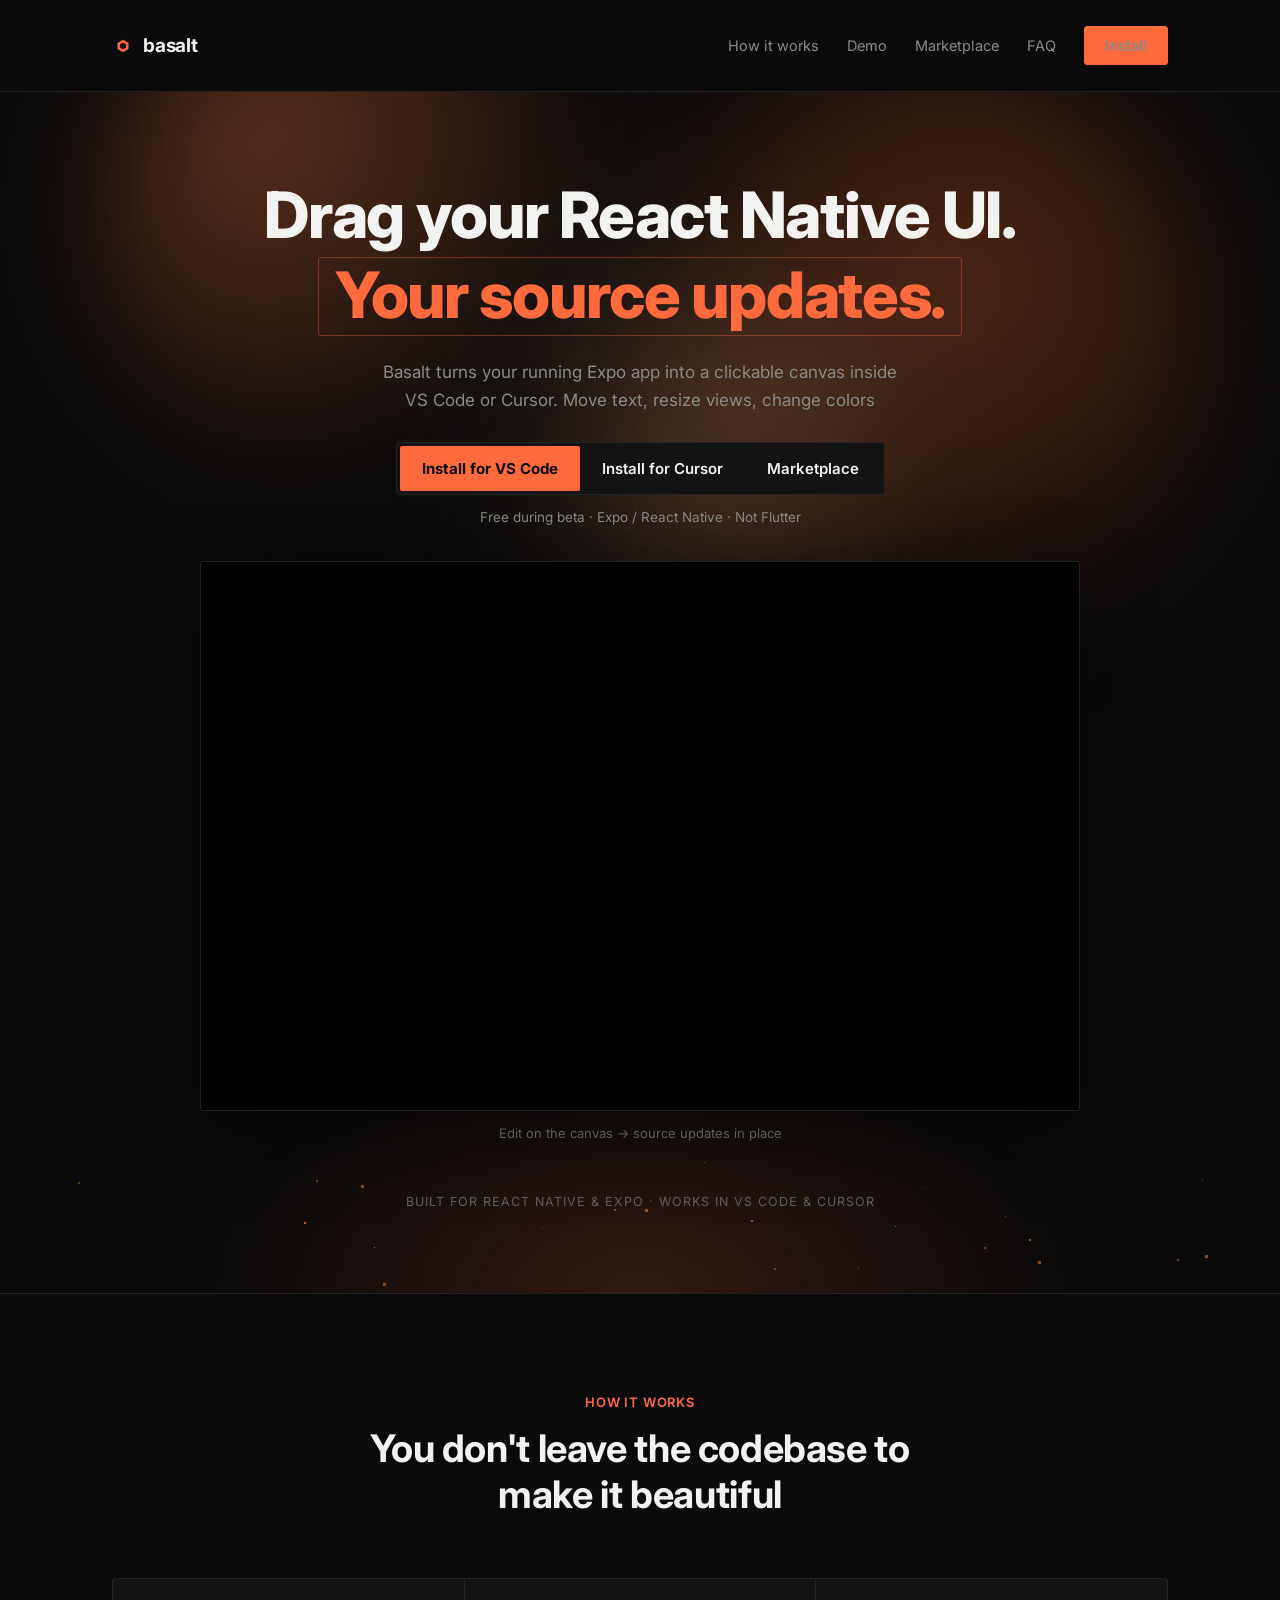
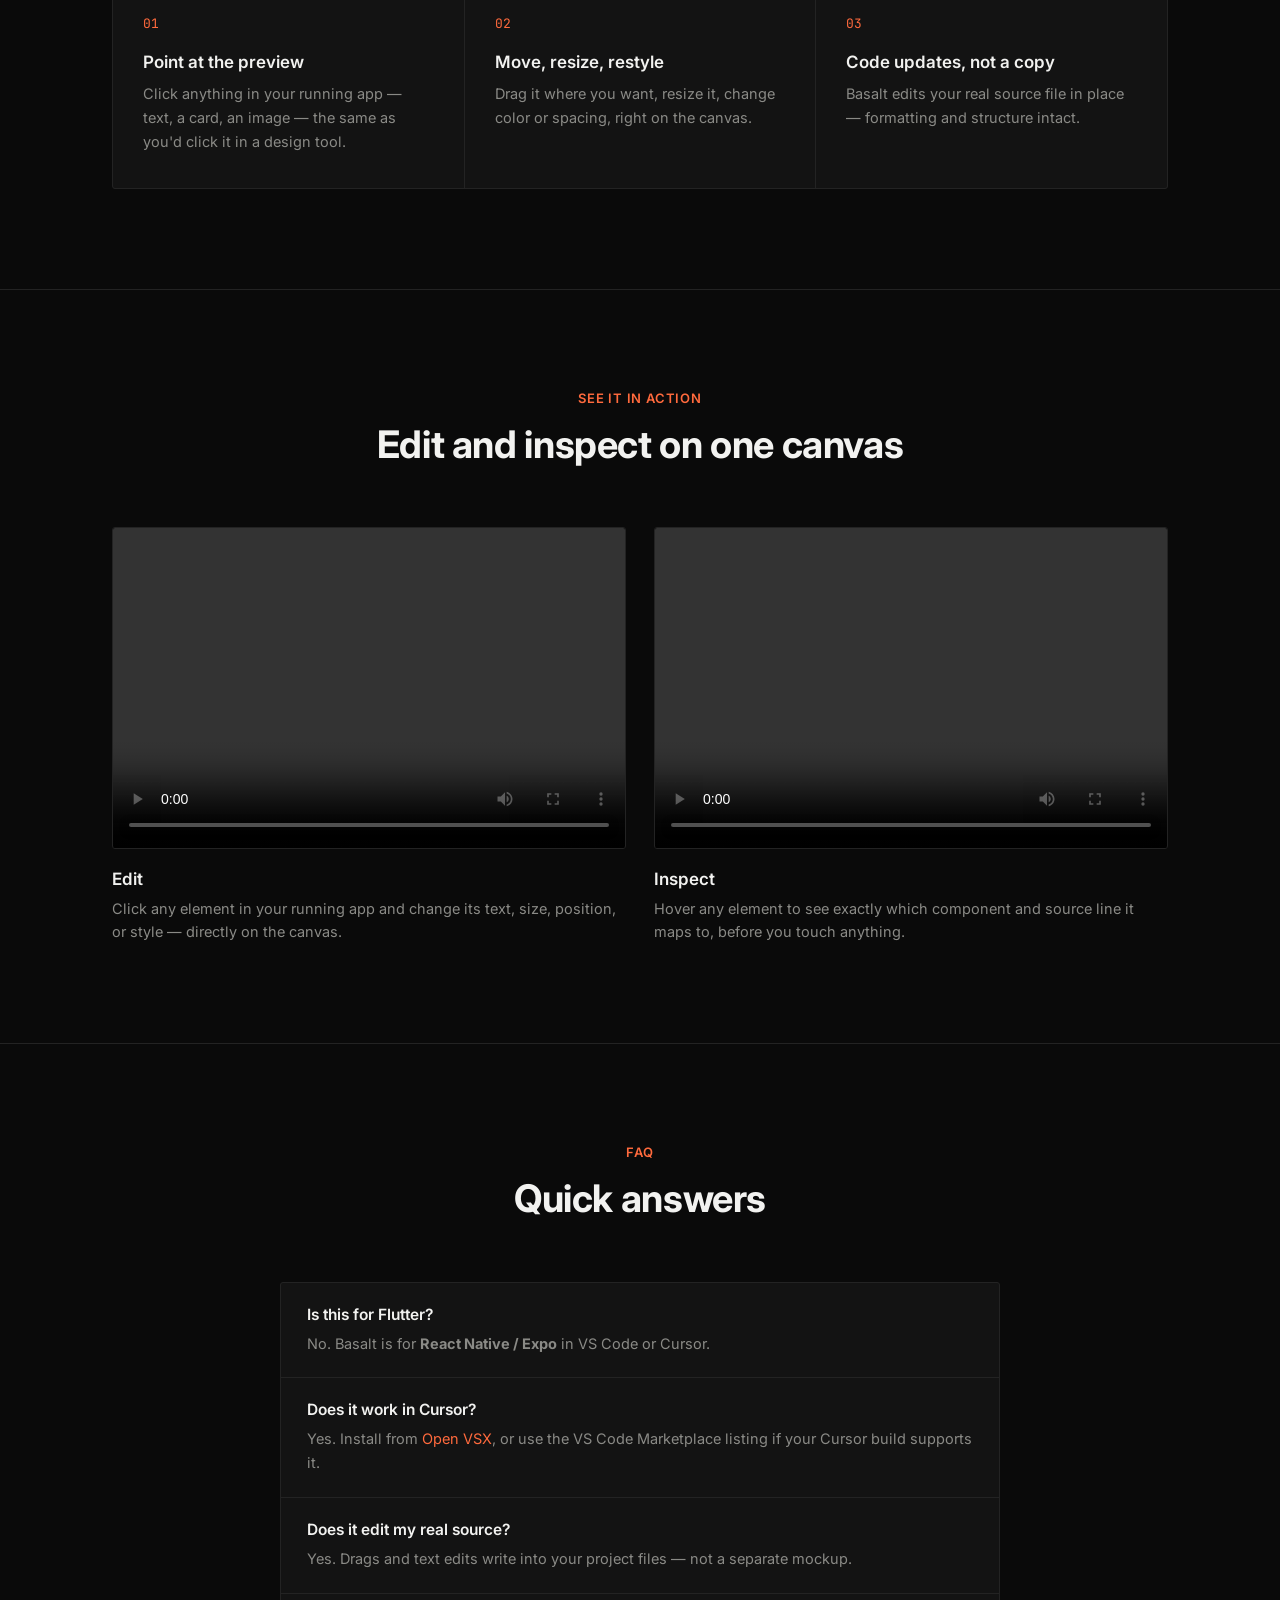
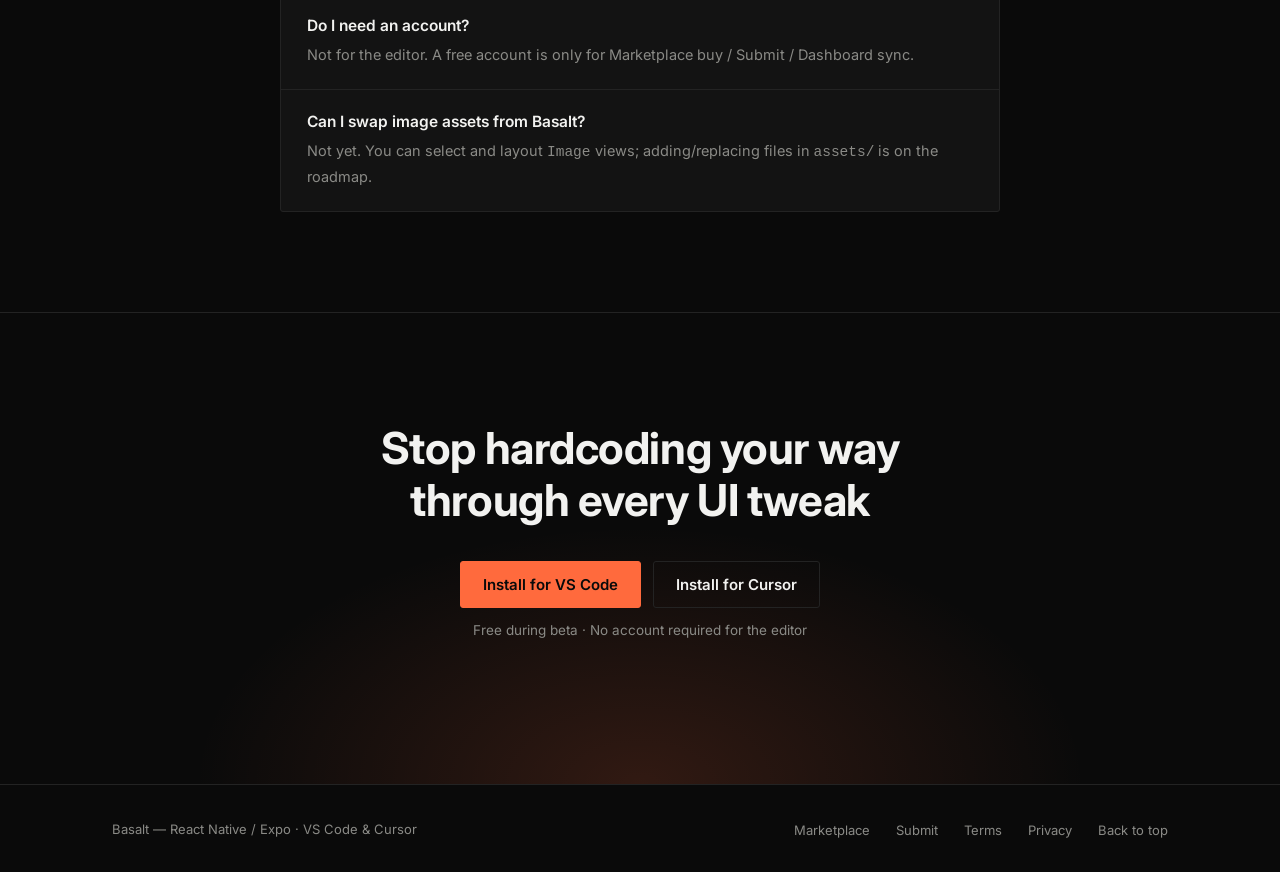
==== commit 6e5b0e78: "Update index.html" ====
--- a/index.html
+++ b/index.html
@@ -347,7 +347,7 @@
   <div class="glow" aria-hidden="true"></div>
   <div class="wrap" style="position:relative; z-index:1;">
     <h1>Drag your React Native UI.<br><span class="highlight">Your source updates.</span></h1>
-    <p class="sub">Basalt turns your running Expo app into a clickable canvas inside VS Code or Cursor. Move text, resize views, tweak styles — <code>real files</code>, not a throwaway mock.</p>
+    <p class="sub">Basalt turns your running Expo app into a clickable canvas inside VS Code or Cursor. Move text, resize views, change colors
     <div class="cta-row btn-rail">
       <a class="btn btn-primary" href="https://marketplace.visualstudio.com/items?itemName=Basalt.basalt-preview" target="_blank" rel="noopener" data-ph="web_landing_install_vscode">Install for VS Code</a>
       <a class="btn btn-ghost" href="https://open-vsx.org/extension/Basalt/basalt-preview" target="_blank" rel="noopener" data-ph="web_landing_install_cursor">Install for Cursor</a>
